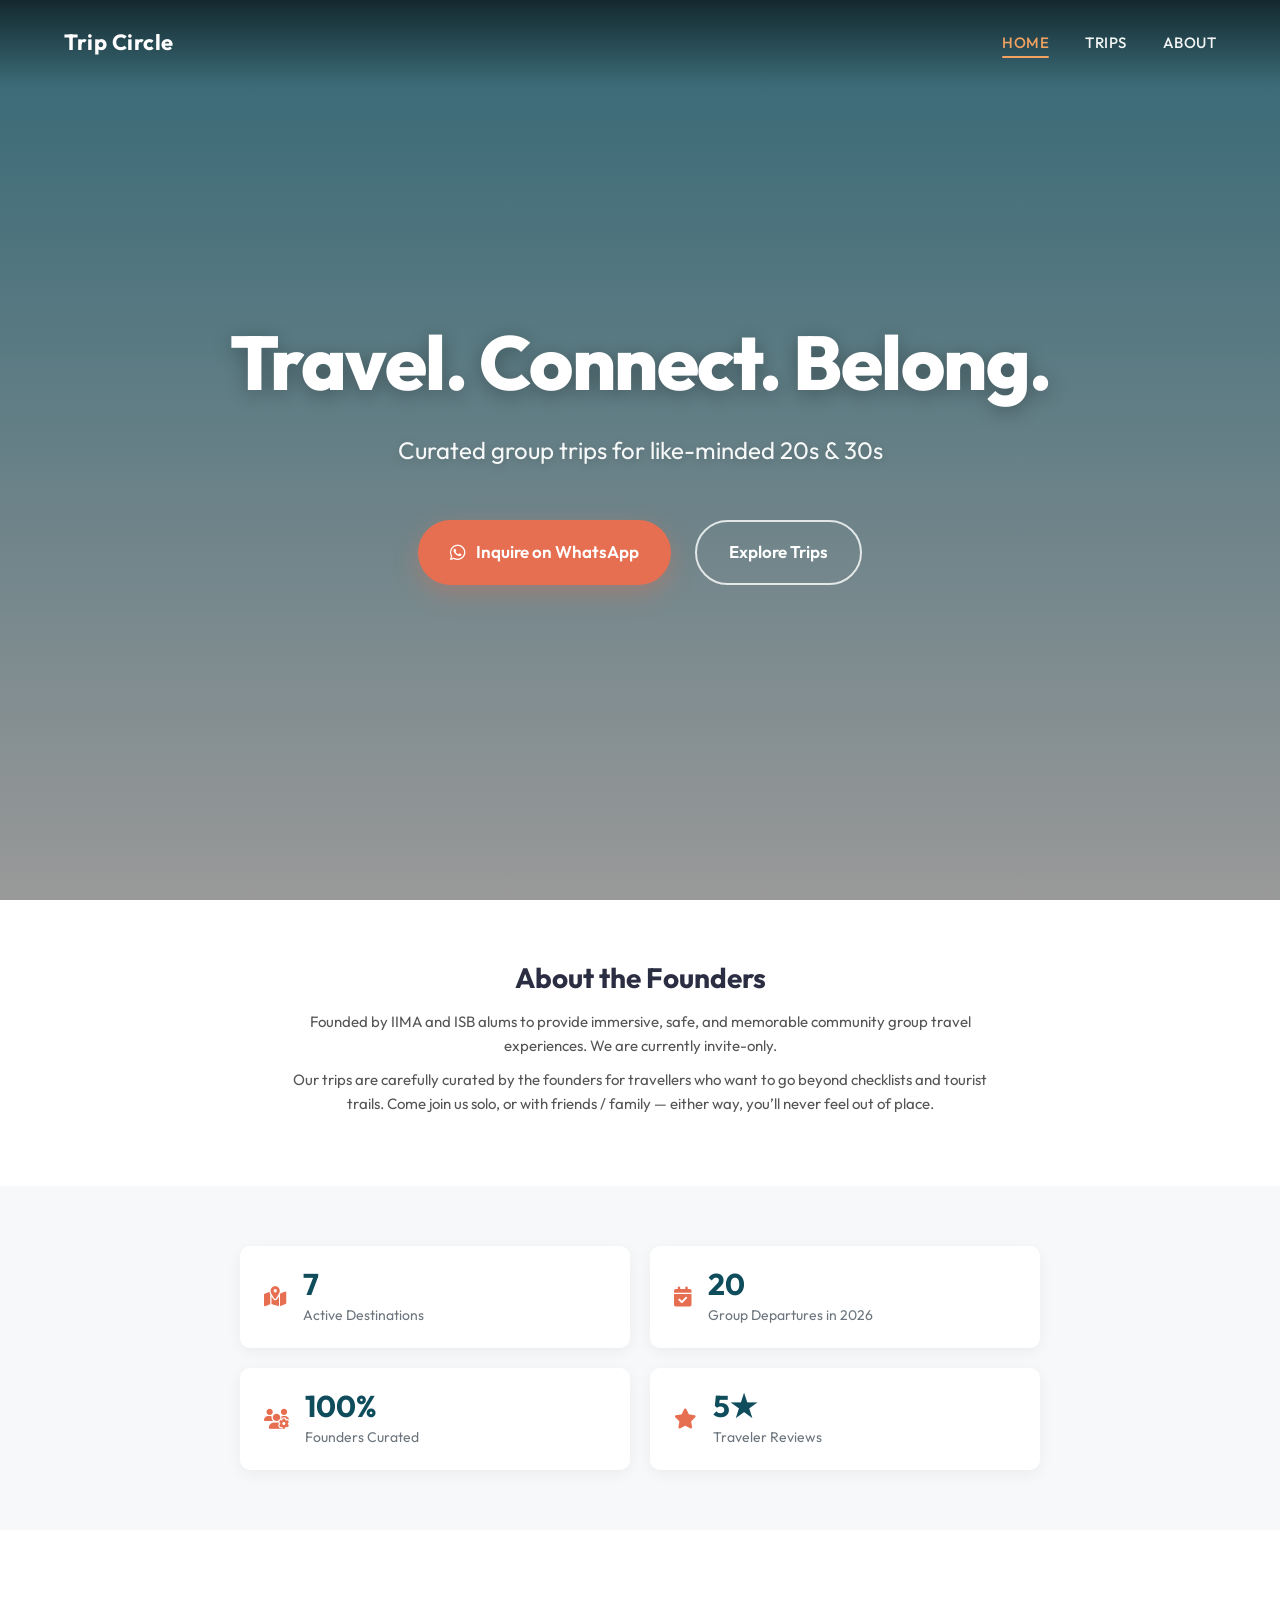
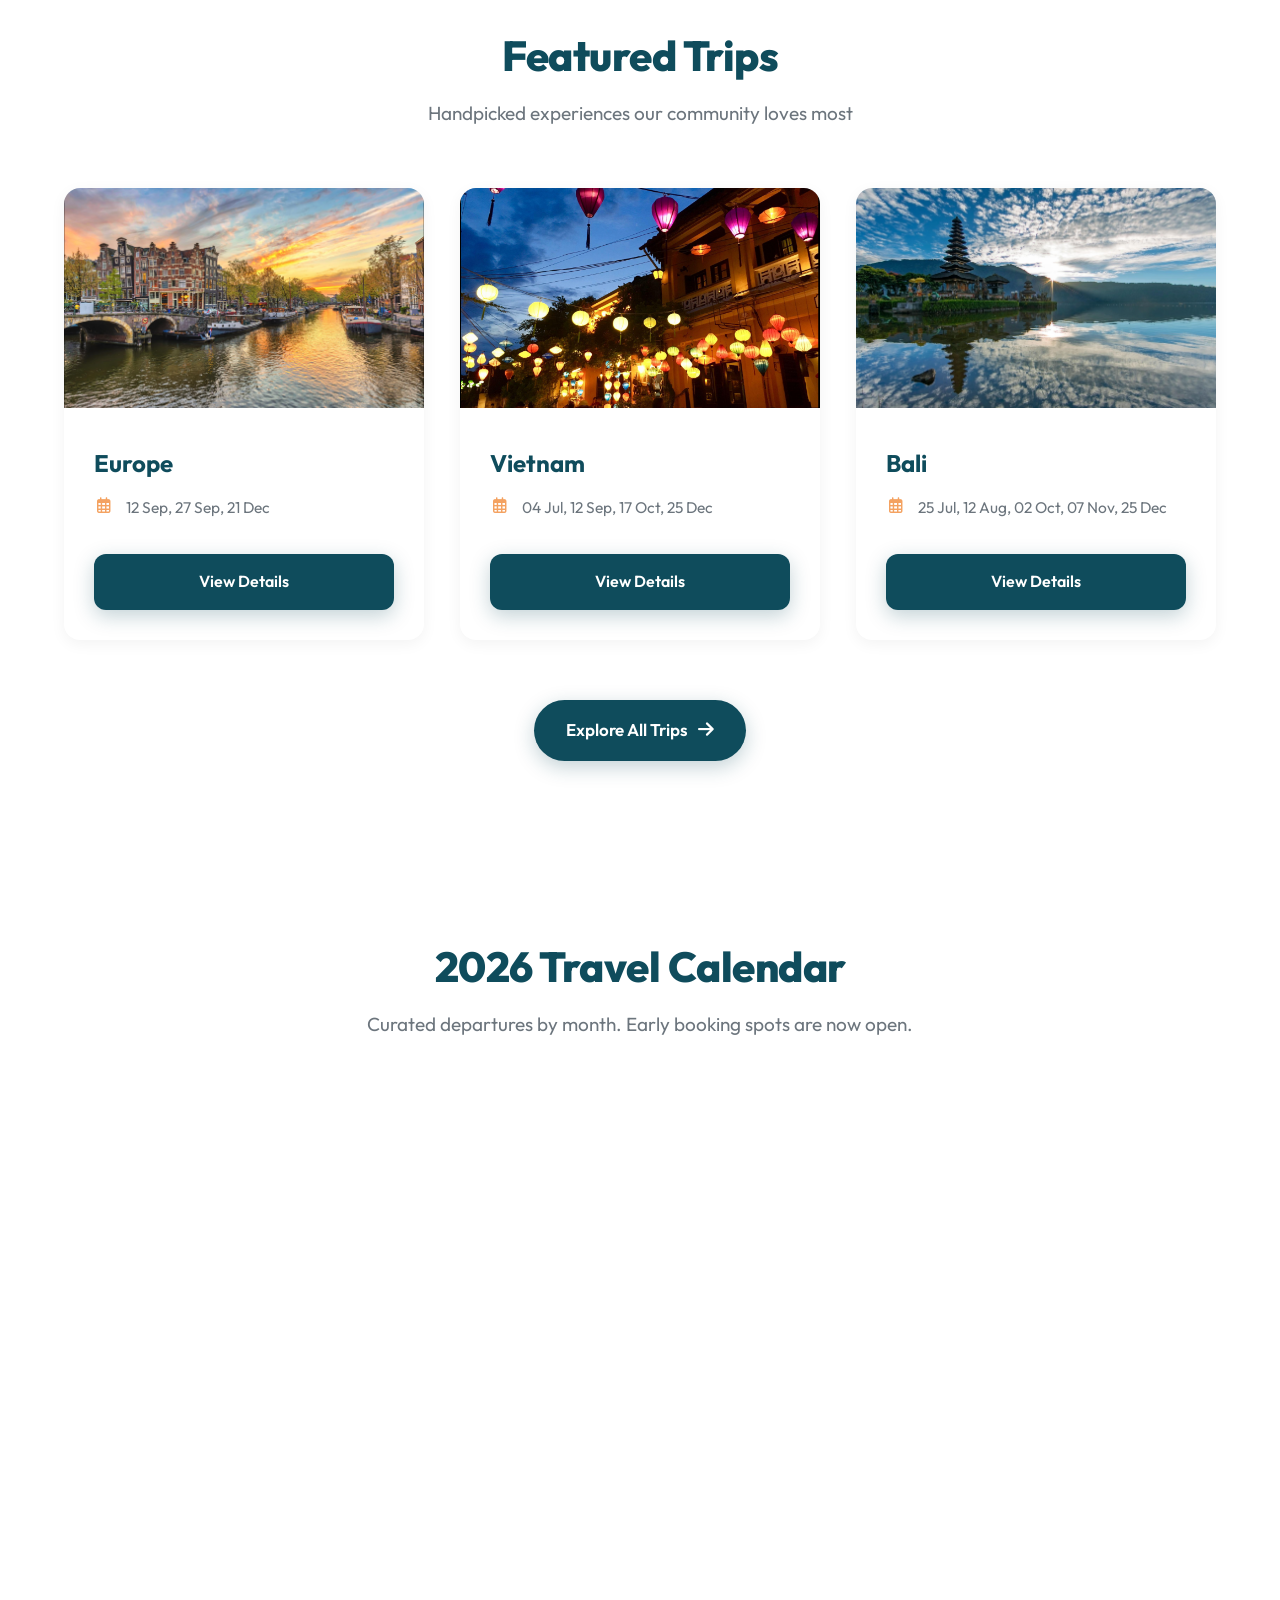
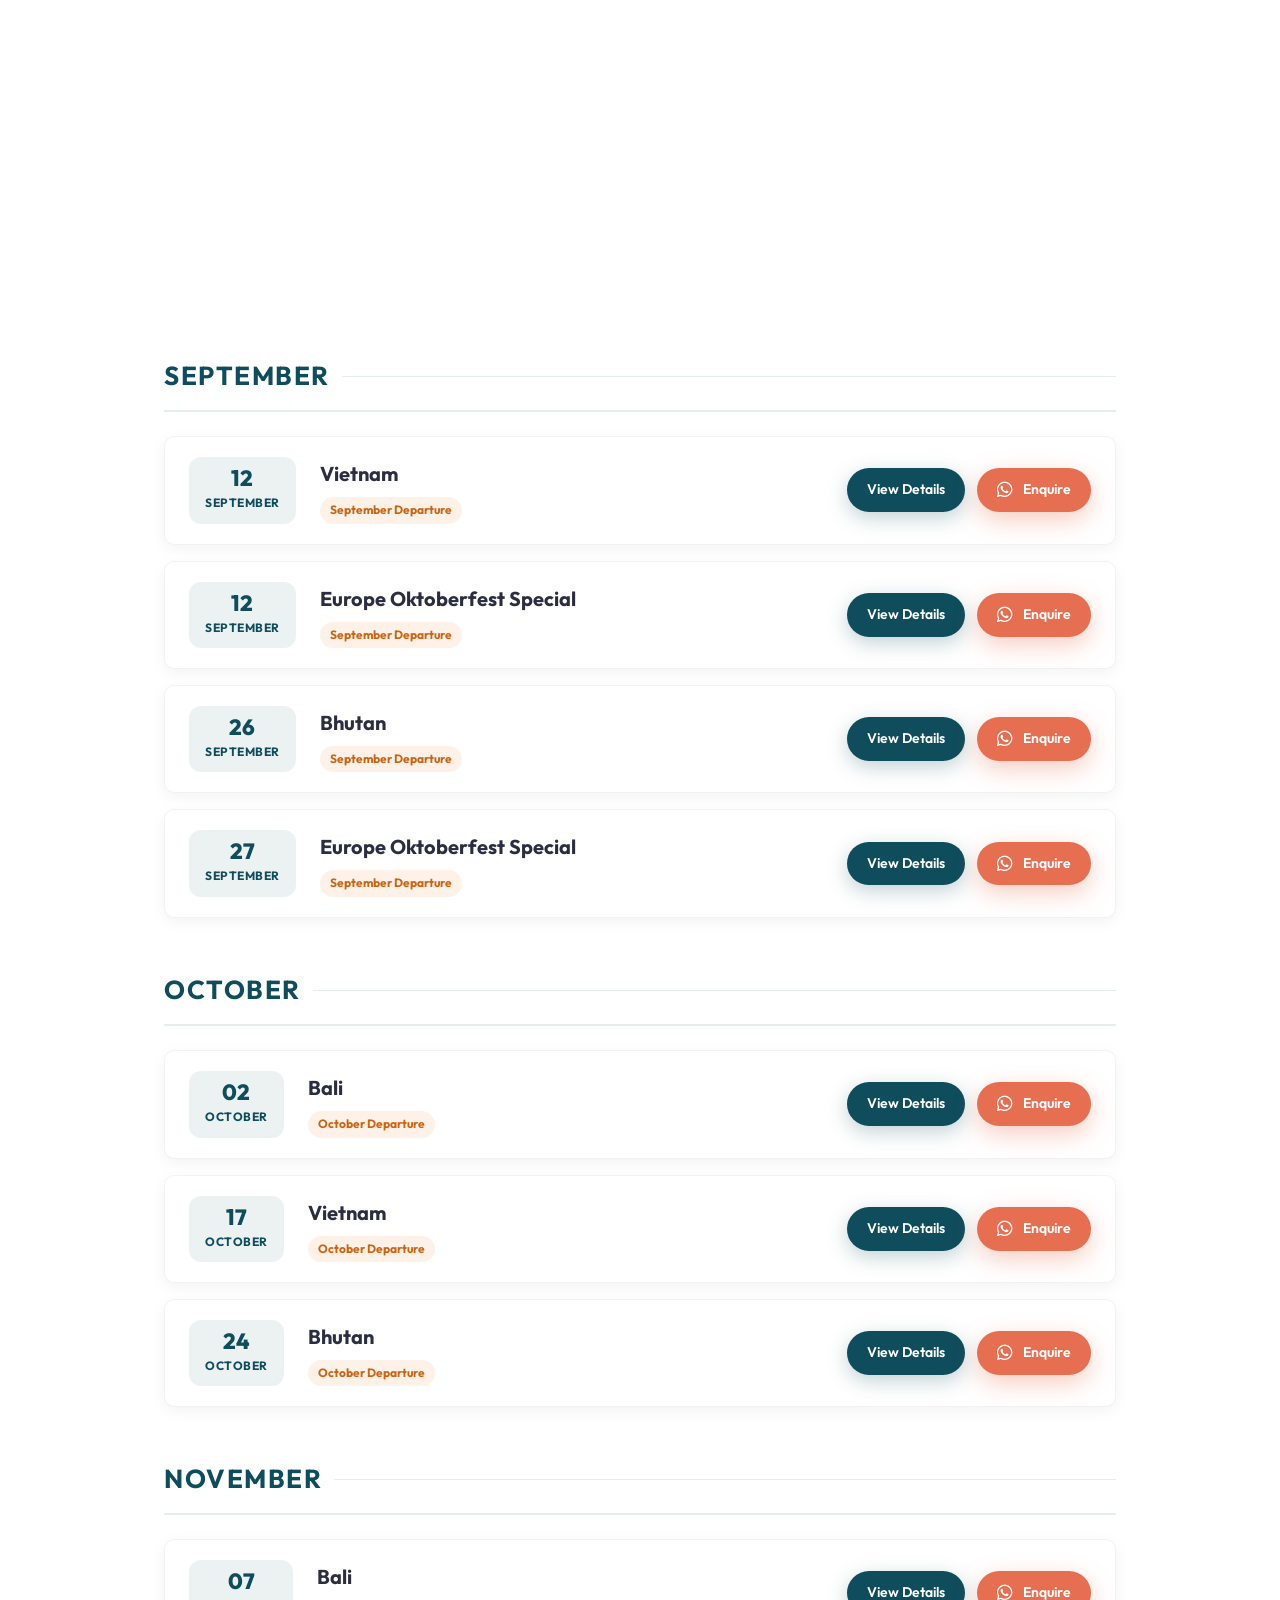
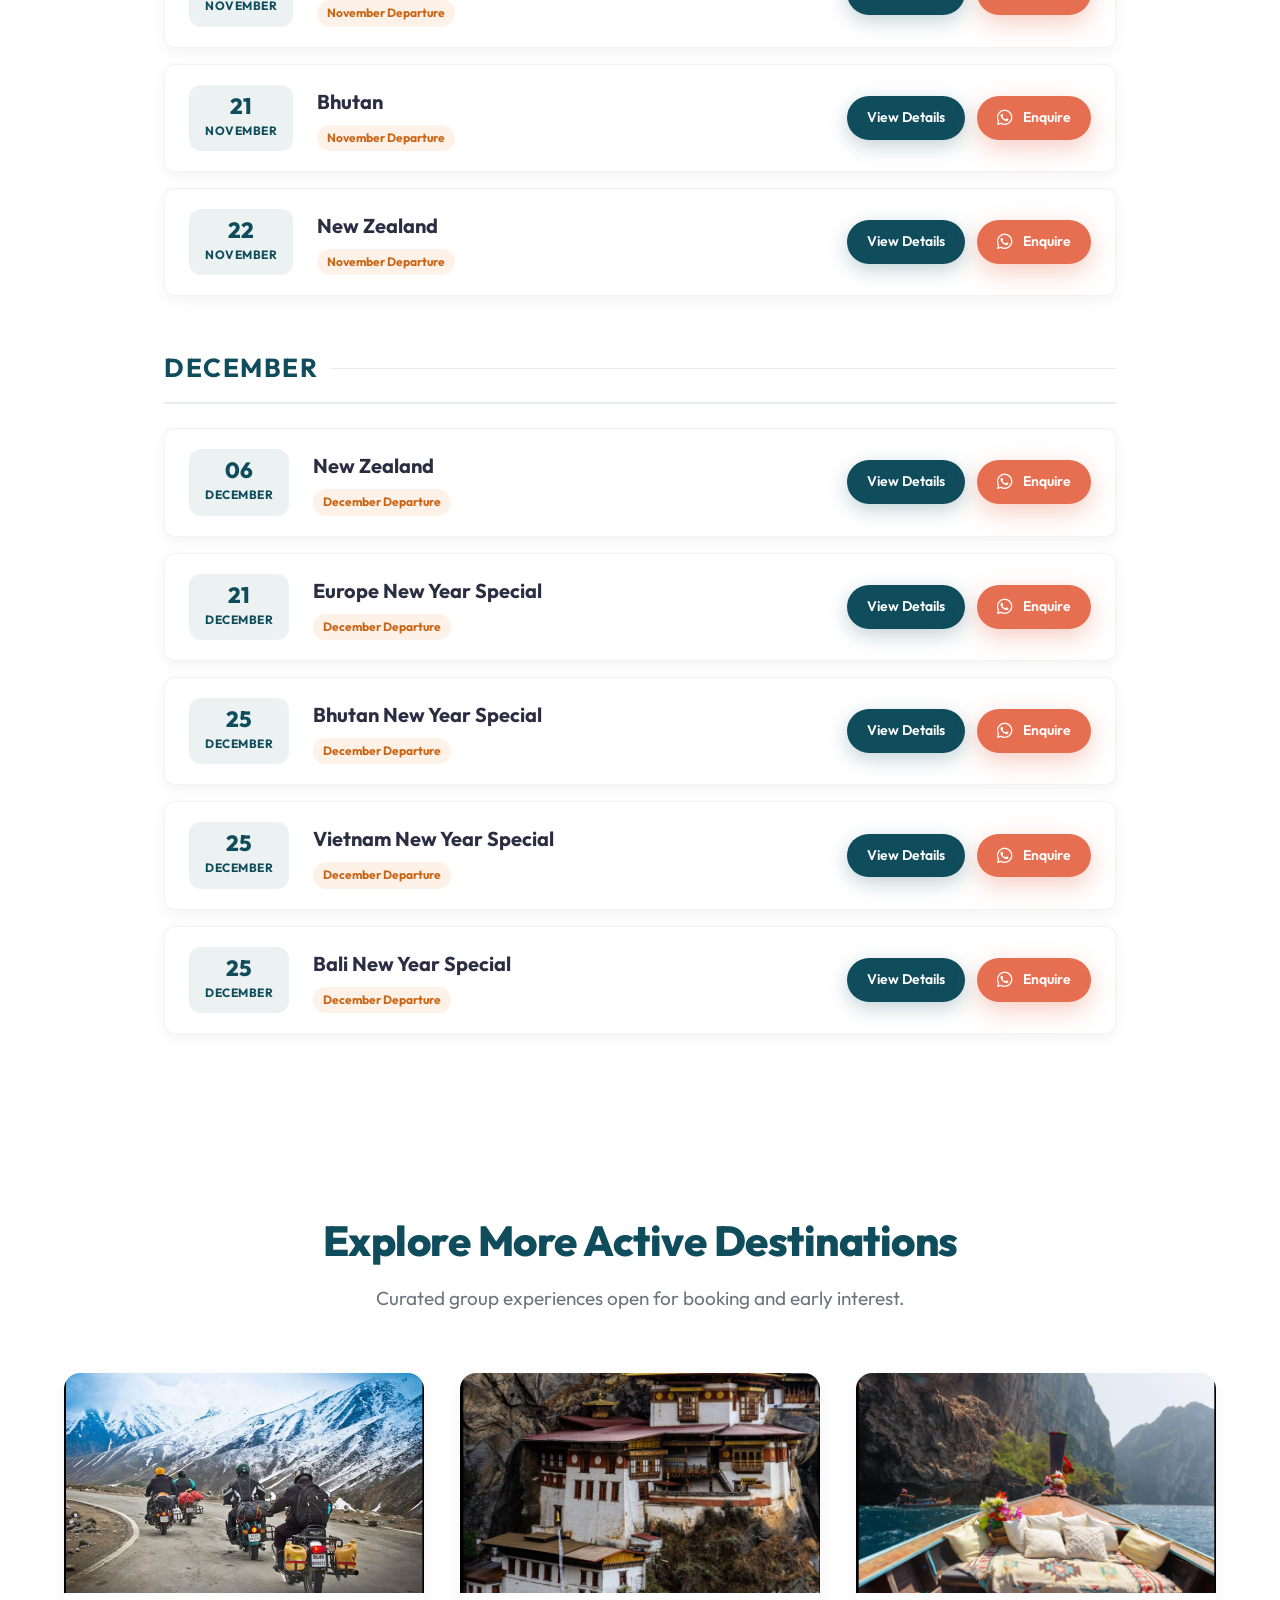
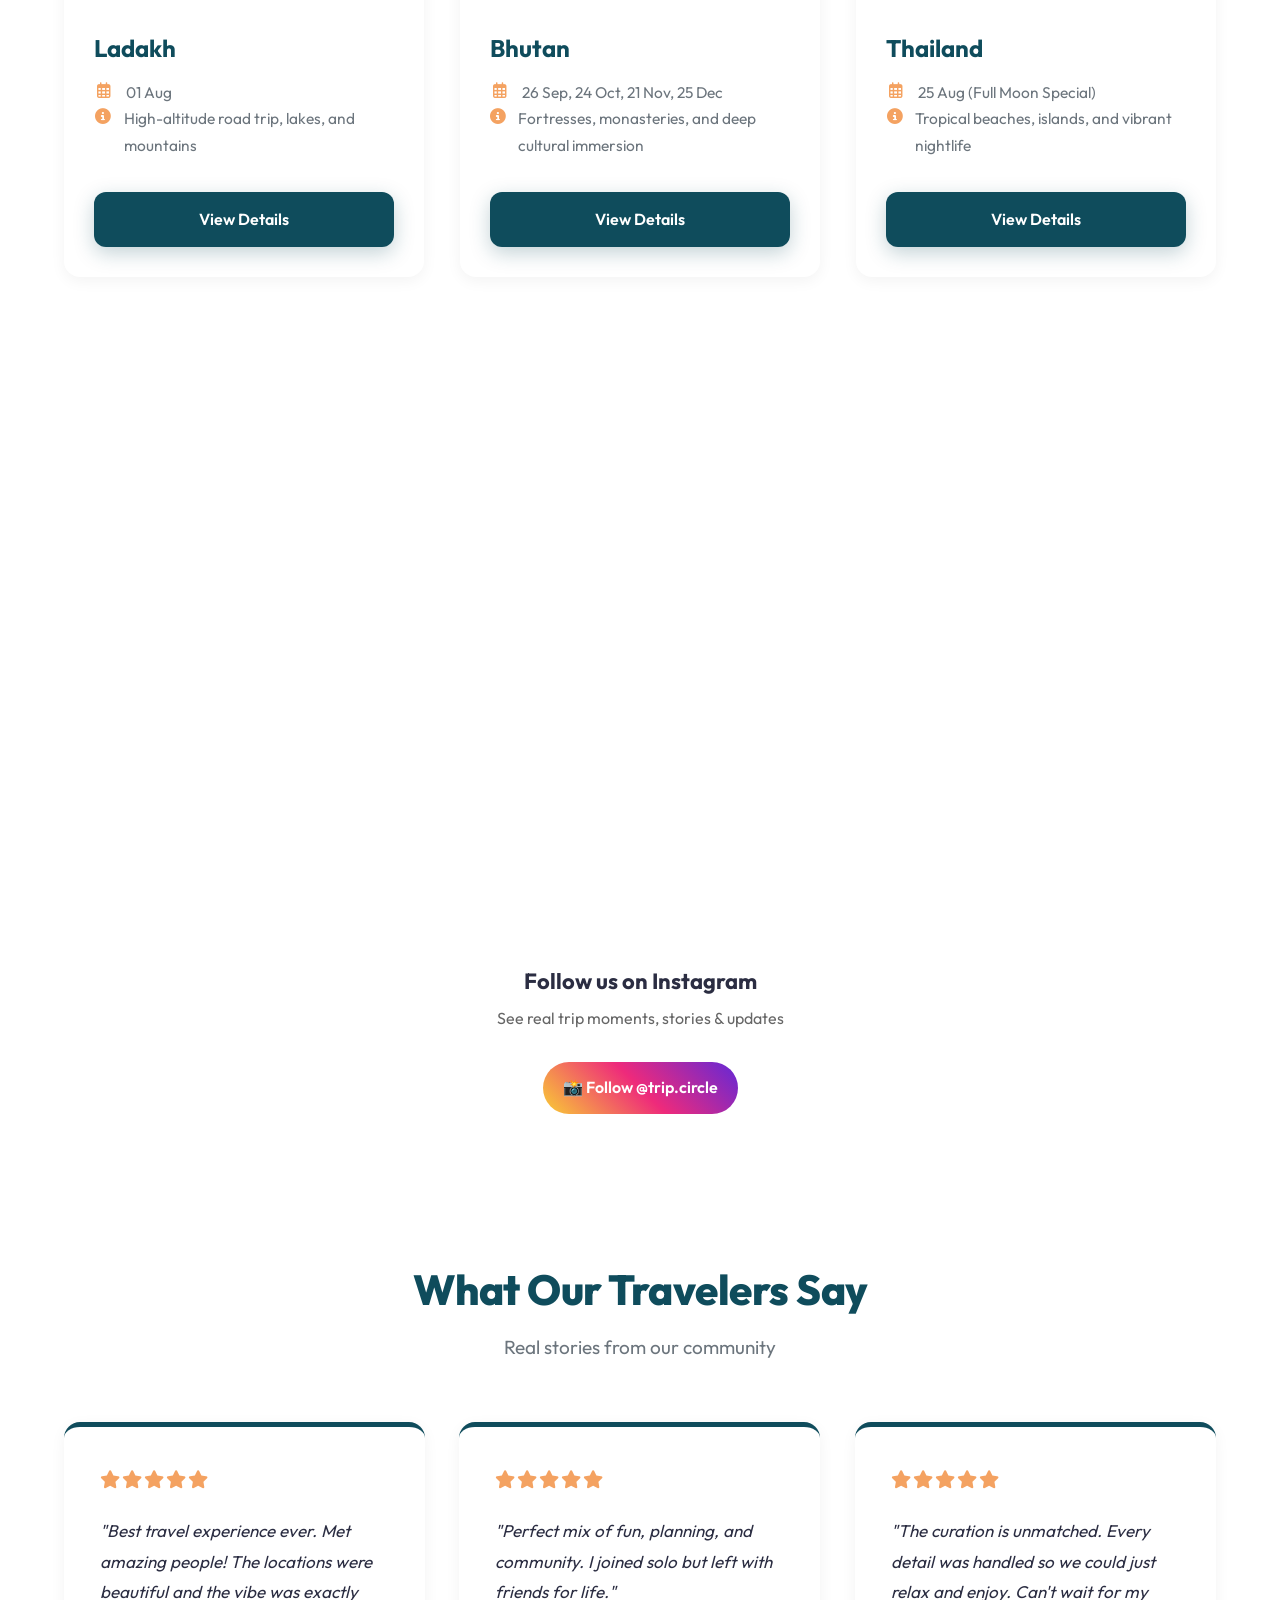
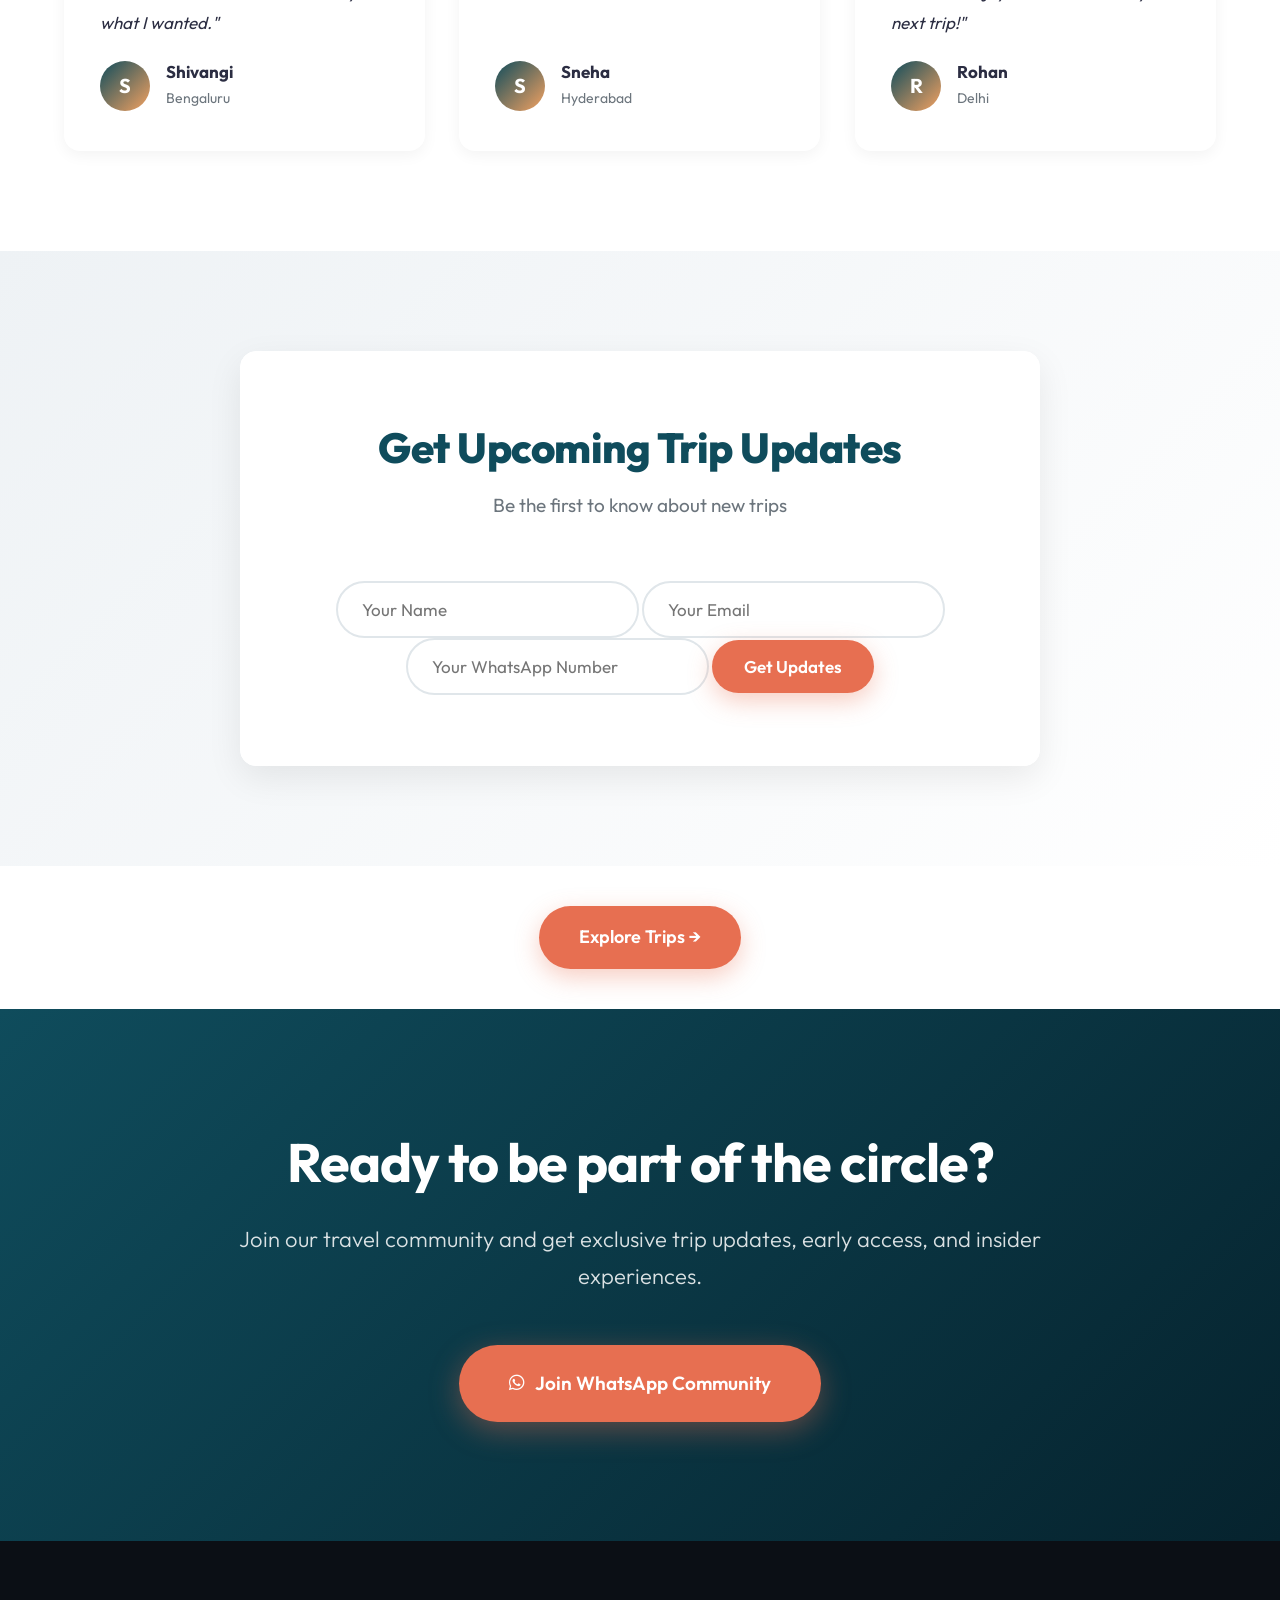
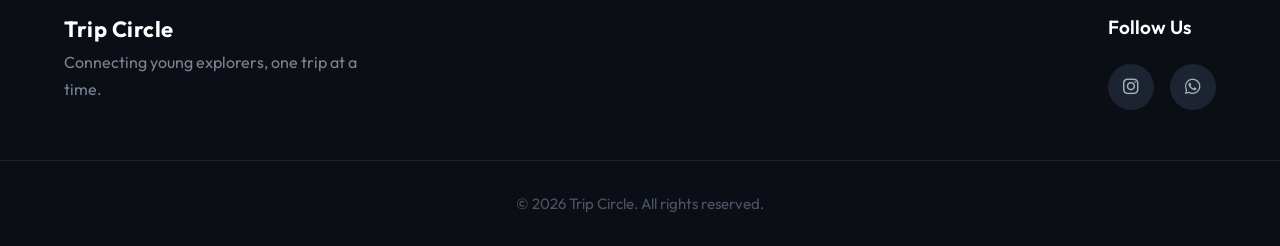
==== index.html @ 5f2d6e81 "Update Trip Circle 2026 schedule and Ladakh page" ====
<!DOCTYPE html>
<html lang="en">

<head>
    <meta charset="UTF-8">
    <meta name="viewport" content="width=device-width, initial-scale=1.0">
    <title>Trip Circle - Home</title>
    <meta name="description" content="Curated group trips for like-minded 20s & 30s. Join Trip Circle and travel with your tribe.">
    <link rel="preconnect" href="https://fonts.googleapis.com">
    <link rel="preconnect" href="https://fonts.gstatic.com" crossorigin>
    <link href="https://fonts.googleapis.com/css2?family=Outfit:wght@300;400;500;600;700;800&display=swap" rel="stylesheet">
    <link rel="stylesheet" href="https://cdnjs.cloudflare.com/ajax/libs/font-awesome/6.4.0/css/all.min.css">
    <link rel="stylesheet" href="style.css">
</head>

<body>

    <!-- NAVIGATION -->
    <nav class="navbar fade-in">
        <div class="nav-container">
            <a href="index.html" class="logo-text-only" style="text-decoration: none;">Trip Circle</a>
            <div class="menu-toggle">☰</div>
            <div class="menu-overlay"></div>
            <ul class="nav-links">
                <li><a href="index.html" class="active">Home</a></li>
                <li><a href="trips.html">Trips</a></li>
                <li><a href="about.html">About</a></li>
            </ul>
        </div>
    </nav>

    <!-- HERO SECTION -->
    <header class="hero">
        <div class="hero-overlay"></div>
        <div class="hero-content fade-up-load">
            <h1>Travel. Connect. Belong.</h1>
            <p>Curated group trips for like-minded 20s & 30s</p>
            <div class="hero-actions cta-buttons">
                <a href="https://wa.me/919480068906"
                    class="btn btn-primary pulse-anim" target="_blank" rel="noopener noreferrer">
                    <i class="fab fa-whatsapp"></i> Inquire on WhatsApp
                </a>
                <a href="trips.html" class="btn btn-outline">Explore Trips</a>
            </div>
        </div>
    </header>

    <section class="about-founders">
        <div class="container">
            <h2>About the Founders</h2>
            <p>
                Founded by IIMA and ISB alums to provide immersive, safe, and memorable community group travel experiences.
                We are currently invite-only.
            </p>
            <p>
                Our trips are carefully curated by the founders for travellers who want to go beyond checklists and tourist trails.
                Come join us solo, or with friends / family — either way, you’ll never feel out of place.
            </p>
        </div>
    </section>

    <!-- STATISTICS / HIGHLIGHTS SECTION -->
    <section class="section bg-light" style="padding: 60px 20px;">
        <div class="container text-center">
            <div class="highlights-grid fade-up">
                <div class="highlight-item">
                    <i class="fas fa-map-marked-alt"></i>
                    <div style="text-align: left;">
                        <h3 style="font-size: 30px; color: var(--primary); margin: 0; line-height: 1.2;">7</h3>
                        <p style="font-size: 14px; color: var(--text-muted); font-weight: normal; margin: 2px 0 0 0;">Active Destinations</p>
                    </div>
                </div>
                <div class="highlight-item">
                    <i class="fas fa-calendar-check"></i>
                    <div style="text-align: left;">
                        <h3 style="font-size: 30px; color: var(--primary); margin: 0; line-height: 1.2;">20</h3>
                        <p style="font-size: 14px; color: var(--text-muted); font-weight: normal; margin: 2px 0 0 0;">Group Departures in 2026</p>
                    </div>
                </div>
                <div class="highlight-item">
                    <i class="fas fa-users-cog"></i>
                    <div style="text-align: left;">
                        <h3 style="font-size: 30px; color: var(--primary); margin: 0; line-height: 1.2;">100%</h3>
                        <p style="font-size: 14px; color: var(--text-muted); font-weight: normal; margin: 2px 0 0 0;">Founders Curated</p>
                    </div>
                </div>
                <div class="highlight-item">
                    <i class="fas fa-star"></i>
                    <div style="text-align: left;">
                        <h3 style="font-size: 30px; color: var(--primary); margin: 0; line-height: 1.2;">5★</h3>
                        <p style="font-size: 14px; color: var(--text-muted); font-weight: normal; margin: 2px 0 0 0;">Traveler Reviews</p>
                    </div>
                </div>
            </div>
        </div>
    </section>

    <!-- FEATURED TRIPS SECTION (3 only on Home) -->
    <section id="trips" class="up-trips section">
        <div class="container">
            <div class="section-title fade-up">
                <h2>Featured Trips</h2>
                <p>Handpicked experiences our community loves most</p>
            </div>

            <div class="trips-grid">
                <!-- Europe - Most Popular -->
                <div class="trip-card fade-up">
                    <div class="trip-img">
                        <img src="images/europe.jpg"
                            alt="Europe" loading="lazy">
                    </div>
                    <div class="trip-content">
                        <div class="trip-header">
                            <h3>Europe</h3>
                        </div>
                        <ul class="trip-details">
                            <li><i class="far fa-calendar-alt"></i> 12 Sep, 27 Sep, 21 Dec</li>
                        </ul>
                        <a href="europe.html"
                            class="btn btn-secondary btn-block">
                            View Details
                        </a>
                    </div>
                </div>

                <!-- Vietnam - Featured -->
                <div class="trip-card fade-up" style="transition-delay: 80ms;">
                    <div class="trip-img">
                        <img src="images/vietnam.jpg"
                            alt="Vietnam" loading="lazy">
                    </div>
                    <div class="trip-content">
                        <div class="trip-header">
                            <h3>Vietnam</h3>
                        </div>
                        <ul class="trip-details">
                            <li><i class="far fa-calendar-alt"></i> 04 Jul, 12 Sep, 17 Oct, 25 Dec</li>
                        </ul>
                        <a href="vietnam.html"
                            class="btn btn-secondary btn-block">
                            View Details
                        </a>
                    </div>
                </div>

                <!-- Bali -->
                <div class="trip-card fade-up" style="transition-delay: 160ms;">
                    <div class="trip-img">
                        <img src="images/bali.jpg"
                            alt="Bali" loading="lazy">
                    </div>
                    <div class="trip-content">
                        <div class="trip-header">
                            <h3>Bali</h3>
                        </div>
                        <ul class="trip-details">
                            <li><i class="far fa-calendar-alt"></i> 25 Jul, 12 Aug, 02 Oct, 07 Nov, 25 Dec</li>
                        </ul>
                        <a href="bali.html"
                            class="btn btn-secondary btn-block">
                            View Details
                        </a>
                    </div>
                </div>
            </div>

            <!-- Explore All CTA -->
            <div class="explore-all-wrap fade-up">
                <a href="trips.html" class="btn btn-secondary">
                    Explore All Trips <i class="fas fa-arrow-right"></i>
                </a>
            </div>
        </div>
    </section>

    <!-- 2026 TRAVEL CALENDAR SECTION -->
    <section class="calendar-section section" id="calendar">
        <div class="calendar-container">
            <div class="section-title fade-up">
                <h2>2026 Travel Calendar</h2>
                <p>Curated departures by month. Early booking spots are now open.</p>
            </div>

            <!-- July -->
            <div class="calendar-month-block fade-up">
                <div class="calendar-month-name">July</div>
                <div class="calendar-grid">
                    <div class="calendar-card">
                        <div class="calendar-info-left">
                            <div class="calendar-date-area">
                                <span class="calendar-day-num">04</span>
                                <span class="calendar-day-month">July</span>
                            </div>
                            <div class="calendar-details">
                                <span class="calendar-dest-title">Vietnam</span>
                                <span class="calendar-tag">July Departure</span>
                            </div>
                        </div>
                        <div class="calendar-actions-right">
                            <a href="vietnam.html" class="btn btn-secondary calendar-btn-sm">View Details</a>
                            <a href="https://wa.me/919480068906?text=Hi%20Trip%20Circle,%20I%27m%20interested%20in%20the%20Vietnam%20trip%20departing%20on%2004%20July%202026." class="btn btn-primary calendar-btn-sm" target="_blank" rel="noopener noreferrer" data-static-wa="true"><i class="fab fa-whatsapp"></i> Enquire</a>
                        </div>
                    </div>
                    <div class="calendar-card">
                        <div class="calendar-info-left">
                            <div class="calendar-date-area">
                                <span class="calendar-day-num">25</span>
                                <span class="calendar-day-month">July</span>
                            </div>
                            <div class="calendar-details">
                                <span class="calendar-dest-title">Bali</span>
                                <span class="calendar-tag">July Departure</span>
                            </div>
                        </div>
                        <div class="calendar-actions-right">
                            <a href="bali.html" class="btn btn-secondary calendar-btn-sm">View Details</a>
                            <a href="https://wa.me/919480068906?text=Hi%20Trip%20Circle,%20I%27m%20interested%20in%20the%20Bali%20trip%20departing%20on%2025%20July%202026." class="btn btn-primary calendar-btn-sm" target="_blank" rel="noopener noreferrer" data-static-wa="true"><i class="fab fa-whatsapp"></i> Enquire</a>
                        </div>
                    </div>
                </div>
            </div>

            <!-- August -->
            <div class="calendar-month-block fade-up">
                <div class="calendar-month-name">August</div>
                <div class="calendar-grid">
                    <div class="calendar-card">
                        <div class="calendar-info-left">
                            <div class="calendar-date-area">
                                <span class="calendar-day-num">01</span>
                                <span class="calendar-day-month">August</span>
                            </div>
                            <div class="calendar-details">
                                <span class="calendar-dest-title">Ladakh</span>
                                <span class="calendar-tag">August Departure</span>
                            </div>
                        </div>
                        <div class="calendar-actions-right">
                            <a href="ladakh.html" class="btn btn-secondary calendar-btn-sm">View Details</a>
                            <a href="https://wa.me/919480068906?text=Hi%20Trip%20Circle,%20I%27m%20interested%20in%20the%20Ladakh%20trip%20departing%20on%2001%20August%202026." class="btn btn-primary calendar-btn-sm" target="_blank" rel="noopener noreferrer" data-static-wa="true"><i class="fab fa-whatsapp"></i> Enquire</a>
                        </div>
                    </div>
                    <div class="calendar-card">
                        <div class="calendar-info-left">
                            <div class="calendar-date-area">
                                <span class="calendar-day-num">12</span>
                                <span class="calendar-day-month">August</span>
                            </div>
                            <div class="calendar-details">
                                <span class="calendar-dest-title">Bali</span>
                                <span class="calendar-tag">August Departure</span>
                            </div>
                        </div>
                        <div class="calendar-actions-right">
                            <a href="bali.html" class="btn btn-secondary calendar-btn-sm">View Details</a>
                            <a href="https://wa.me/919480068906?text=Hi%20Trip%20Circle,%20I%27m%20interested%20in%20the%20Bali%20trip%20departing%20on%2012%20August%202026." class="btn btn-primary calendar-btn-sm" target="_blank" rel="noopener noreferrer" data-static-wa="true"><i class="fab fa-whatsapp"></i> Enquire</a>
                        </div>
                    </div>
                    <div class="calendar-card">
                        <div class="calendar-info-left">
                            <div class="calendar-date-area">
                                <span class="calendar-day-num">25</span>
                                <span class="calendar-day-month">August</span>
                            </div>
                            <div class="calendar-details">
                                <span class="calendar-dest-title">Thailand (Full Moon Special)</span>
                                <span class="calendar-tag">August Departure</span>
                            </div>
                        </div>
                        <div class="calendar-actions-right">
                            <a href="thailand.html" class="btn btn-secondary calendar-btn-sm">View Details</a>
                            <a href="https://wa.me/919480068906?text=Hi%20Trip%20Circle,%20I%27m%20interested%20in%20the%20Thailand%20Full%20Moon%20Special%20trip%20departing%20on%2025%20August%202026." class="btn btn-primary calendar-btn-sm" target="_blank" rel="noopener noreferrer" data-static-wa="true"><i class="fab fa-whatsapp"></i> Enquire</a>
                        </div>
                    </div>
                </div>
            </div>

            <!-- September -->
            <div class="calendar-month-block fade-up">
                <div class="calendar-month-name">September</div>
                <div class="calendar-grid">
                    <div class="calendar-card">
                        <div class="calendar-info-left">
                            <div class="calendar-date-area">
                                <span class="calendar-day-num">12</span>
                                <span class="calendar-day-month">September</span>
                            </div>
                            <div class="calendar-details">
                                <span class="calendar-dest-title">Vietnam</span>
                                <span class="calendar-tag">September Departure</span>
                            </div>
                        </div>
                        <div class="calendar-actions-right">
                            <a href="vietnam.html" class="btn btn-secondary calendar-btn-sm">View Details</a>
                            <a href="https://wa.me/919480068906?text=Hi%20Trip%20Circle,%20I%27m%20interested%20in%20the%20Vietnam%20trip%20departing%20on%2012%20September%202026." class="btn btn-primary calendar-btn-sm" target="_blank" rel="noopener noreferrer" data-static-wa="true"><i class="fab fa-whatsapp"></i> Enquire</a>
                        </div>
                    </div>
                    <div class="calendar-card">
                        <div class="calendar-info-left">
                            <div class="calendar-date-area">
                                <span class="calendar-day-num">12</span>
                                <span class="calendar-day-month">September</span>
                            </div>
                            <div class="calendar-details">
                                <span class="calendar-dest-title">Europe Oktoberfest Special</span>
                                <span class="calendar-tag">September Departure</span>
                            </div>
                        </div>
                        <div class="calendar-actions-right">
                            <a href="europe.html" class="btn btn-secondary calendar-btn-sm">View Details</a>
                            <a href="https://wa.me/919480068906?text=Hi%20Trip%20Circle,%20I%27m%20interested%20in%20the%20Europe%20Oktoberfest%20Special%20trip%20departing%20on%2012%20September%202026." class="btn btn-primary calendar-btn-sm" target="_blank" rel="noopener noreferrer" data-static-wa="true"><i class="fab fa-whatsapp"></i> Enquire</a>
                        </div>
                    </div>
                    <div class="calendar-card">
                        <div class="calendar-info-left">
                            <div class="calendar-date-area">
                                <span class="calendar-day-num">26</span>
                                <span class="calendar-day-month">September</span>
                            </div>
                            <div class="calendar-details">
                                <span class="calendar-dest-title">Bhutan</span>
                                <span class="calendar-tag">September Departure</span>
                            </div>
                        </div>
                        <div class="calendar-actions-right">
                            <a href="bhutan.html" class="btn btn-secondary calendar-btn-sm">View Details</a>
                            <a href="https://wa.me/919480068906?text=Hi%20Trip%20Circle,%20I%27m%20interested%20in%20the%20Bhutan%20trip%20departing%20on%2026%20September%202026." class="btn btn-primary calendar-btn-sm" target="_blank" rel="noopener noreferrer" data-static-wa="true"><i class="fab fa-whatsapp"></i> Enquire</a>
                        </div>
                    </div>
                    <div class="calendar-card">
                        <div class="calendar-info-left">
                            <div class="calendar-date-area">
                                <span class="calendar-day-num">27</span>
                                <span class="calendar-day-month">September</span>
                            </div>
                            <div class="calendar-details">
                                <span class="calendar-dest-title">Europe Oktoberfest Special</span>
                                <span class="calendar-tag">September Departure</span>
                            </div>
                        </div>
                        <div class="calendar-actions-right">
                            <a href="europe.html" class="btn btn-secondary calendar-btn-sm">View Details</a>
                            <a href="https://wa.me/919480068906?text=Hi%20Trip%20Circle,%20I%20am%20interested%20in%20joining%20the%20Europe%20Oktoberfest%20Special%20trip%20departing%20on%2027%20September%202026." class="btn btn-primary calendar-btn-sm" target="_blank" rel="noopener noreferrer" data-static-wa="true"><i class="fab fa-whatsapp"></i> Enquire</a>
                        </div>
                    </div>
                </div>
            </div>

            <!-- October -->
            <div class="calendar-month-block fade-up">
                <div class="calendar-month-name">October</div>
                <div class="calendar-grid">
                    <div class="calendar-card">
                        <div class="calendar-info-left">
                            <div class="calendar-date-area">
                                <span class="calendar-day-num">02</span>
                                <span class="calendar-day-month">October</span>
                            </div>
                            <div class="calendar-details">
                                <span class="calendar-dest-title">Bali</span>
                                <span class="calendar-tag">October Departure</span>
                            </div>
                        </div>
                        <div class="calendar-actions-right">
                            <a href="bali.html" class="btn btn-secondary calendar-btn-sm">View Details</a>
                            <a href="https://wa.me/919480068906?text=Hi%20Trip%20Circle,%20I%27m%20interested%20in%20the%20Bali%20trip%20departing%20on%2002%20October%202026." class="btn btn-primary calendar-btn-sm" target="_blank" rel="noopener noreferrer" data-static-wa="true"><i class="fab fa-whatsapp"></i> Enquire</a>
                        </div>
                    </div>
                    <div class="calendar-card">
                        <div class="calendar-info-left">
                            <div class="calendar-date-area">
                                <span class="calendar-day-num">17</span>
                                <span class="calendar-day-month">October</span>
                            </div>
                            <div class="calendar-details">
                                <span class="calendar-dest-title">Vietnam</span>
                                <span class="calendar-tag">October Departure</span>
                            </div>
                        </div>
                        <div class="calendar-actions-right">
                            <a href="vietnam.html" class="btn btn-secondary calendar-btn-sm">View Details</a>
                            <a href="https://wa.me/919480068906?text=Hi%20Trip%20Circle,%20I%20am%20interested%20in%20joining%20the%20Vietnam%20trip%20departing%20on%2017%20October%202026." class="btn btn-primary calendar-btn-sm" target="_blank" rel="noopener noreferrer" data-static-wa="true"><i class="fab fa-whatsapp"></i> Enquire</a>
                        </div>
                    </div>
                    <div class="calendar-card">
                        <div class="calendar-info-left">
                            <div class="calendar-date-area">
                                <span class="calendar-day-num">24</span>
                                <span class="calendar-day-month">October</span>
                            </div>
                            <div class="calendar-details">
                                <span class="calendar-dest-title">Bhutan</span>
                                <span class="calendar-tag">October Departure</span>
                            </div>
                        </div>
                        <div class="calendar-actions-right">
                            <a href="bhutan.html" class="btn btn-secondary calendar-btn-sm">View Details</a>
                            <a href="https://wa.me/919480068906?text=Hi%20Trip%20Circle,%20I%27m%20interested%20in%20the%20Bhutan%20trip%20departing%20on%2024%20October%202026." class="btn btn-primary calendar-btn-sm" target="_blank" rel="noopener noreferrer" data-static-wa="true"><i class="fab fa-whatsapp"></i> Enquire</a>
                        </div>
                    </div>
                </div>
            </div>

            <!-- November -->
            <div class="calendar-month-block fade-up">
                <div class="calendar-month-name">November</div>
                <div class="calendar-grid">
                    <div class="calendar-card">
                        <div class="calendar-info-left">
                            <div class="calendar-date-area">
                                <span class="calendar-day-num">07</span>
                                <span class="calendar-day-month">November</span>
                            </div>
                            <div class="calendar-details">
                                <span class="calendar-dest-title">Bali</span>
                                <span class="calendar-tag">November Departure</span>
                            </div>
                        </div>
                        <div class="calendar-actions-right">
                            <a href="bali.html" class="btn btn-secondary calendar-btn-sm">View Details</a>
                            <a href="https://wa.me/919480068906?text=Hi%20Trip%20Circle,%20I%27m%20interested%20in%20the%20Bali%20trip%20departing%20on%2007%20November%202026." class="btn btn-primary calendar-btn-sm" target="_blank" rel="noopener noreferrer" data-static-wa="true"><i class="fab fa-whatsapp"></i> Enquire</a>
                        </div>
                    </div>
                    <div class="calendar-card">
                        <div class="calendar-info-left">
                            <div class="calendar-date-area">
                                <span class="calendar-day-num">21</span>
                                <span class="calendar-day-month">November</span>
                            </div>
                            <div class="calendar-details">
                                <span class="calendar-dest-title">Bhutan</span>
                                <span class="calendar-tag">November Departure</span>
                            </div>
                        </div>
                        <div class="calendar-actions-right">
                            <a href="bhutan.html" class="btn btn-secondary calendar-btn-sm">View Details</a>
                            <a href="https://wa.me/919480068906?text=Hi%20Trip%20Circle,%20I%27m%20interested%20in%20the%20Bhutan%20trip%20departing%20on%2021%20November%202026." class="btn btn-primary calendar-btn-sm" target="_blank" rel="noopener noreferrer" data-static-wa="true"><i class="fab fa-whatsapp"></i> Enquire</a>
                        </div>
                    </div>
                    <div class="calendar-card">
                        <div class="calendar-info-left">
                            <div class="calendar-date-area">
                                <span class="calendar-day-num">22</span>
                                <span class="calendar-day-month">November</span>
                            </div>
                            <div class="calendar-details">
                                <span class="calendar-dest-title">New Zealand</span>
                                <span class="calendar-tag">November Departure</span>
                            </div>
                        </div>
                        <div class="calendar-actions-right">
                            <a href="https://wa.me/919480068906?text=Hi%20Trip%20Circle,%20I%27d%20like%20details%20for%20the%20New%20Zealand%20trip%20departing%20on%2022%20November%202026." class="btn btn-secondary calendar-btn-sm" target="_blank" rel="noopener noreferrer" data-static-wa="true">View Details</a>
                            <a href="https://wa.me/919480068906?text=Hi%20Trip%20Circle,%20I%27m%20interested%20in%20the%20New%20Zealand%20trip%20departing%20on%2022%20November%202026." class="btn btn-primary calendar-btn-sm" target="_blank" rel="noopener noreferrer" data-static-wa="true"><i class="fab fa-whatsapp"></i> Enquire</a>
                        </div>
                    </div>
                </div>
            </div>

            <!-- December -->
            <div class="calendar-month-block fade-up">
                <div class="calendar-month-name">December</div>
                <div class="calendar-grid">
                    <div class="calendar-card">
                        <div class="calendar-info-left">
                            <div class="calendar-date-area">
                                <span class="calendar-day-num">06</span>
                                <span class="calendar-day-month">December</span>
                            </div>
                            <div class="calendar-details">
                                <span class="calendar-dest-title">New Zealand</span>
                                <span class="calendar-tag">December Departure</span>
                            </div>
                        </div>
                        <div class="calendar-actions-right">
                            <a href="https://wa.me/919480068906?text=Hi%20Trip%20Circle,%20I%27d%20like%20details%20for%20the%20New%20Zealand%20trip%20departing%20on%2006%20December%202026." class="btn btn-secondary calendar-btn-sm" target="_blank" rel="noopener noreferrer" data-static-wa="true">View Details</a>
                            <a href="https://wa.me/919480068906?text=Hi%20Trip%20Circle,%20I%27m%20interested%20in%20the%20New%20Zealand%20trip%20departing%20on%2006%20December%202026." class="btn btn-primary calendar-btn-sm" target="_blank" rel="noopener noreferrer" data-static-wa="true"><i class="fab fa-whatsapp"></i> Enquire</a>
                        </div>
                    </div>
                    <div class="calendar-card">
                        <div class="calendar-info-left">
                            <div class="calendar-date-area">
                                <span class="calendar-day-num">21</span>
                                <span class="calendar-day-month">December</span>
                            </div>
                            <div class="calendar-details">
                                <span class="calendar-dest-title">Europe New Year Special</span>
                                <span class="calendar-tag">December Departure</span>
                            </div>
                        </div>
                        <div class="calendar-actions-right">
                            <a href="europe.html" class="btn btn-secondary calendar-btn-sm">View Details</a>
                            <a href="https://wa.me/919480068906?text=Hi%20Trip%20Circle,%20I%27m%20interested%20in%20the%20Europe%20New%20Year%20Special%20trip%20departing%20on%2021%20December%202026." class="btn btn-primary calendar-btn-sm" target="_blank" rel="noopener noreferrer" data-static-wa="true"><i class="fab fa-whatsapp"></i> Enquire</a>
                        </div>
                    </div>
                    <div class="calendar-card">
                        <div class="calendar-info-left">
                            <div class="calendar-date-area">
                                <span class="calendar-day-num">25</span>
                                <span class="calendar-day-month">December</span>
                            </div>
                            <div class="calendar-details">
                                <span class="calendar-dest-title">Bhutan New Year Special</span>
                                <span class="calendar-tag">December Departure</span>
                            </div>
                        </div>
                        <div class="calendar-actions-right">
                            <a href="bhutan.html" class="btn btn-secondary calendar-btn-sm">View Details</a>
                            <a href="https://wa.me/919480068906?text=Hi%20Trip%20Circle,%20I%27m%20interested%20in%20the%20Bhutan%20New%20Year%20Special%20trip%20departing%20on%2025%20December%202026." class="btn btn-primary calendar-btn-sm" target="_blank" rel="noopener noreferrer" data-static-wa="true"><i class="fab fa-whatsapp"></i> Enquire</a>
                        </div>
                    </div>
                    <div class="calendar-card">
                        <div class="calendar-info-left">
                            <div class="calendar-date-area">
                                <span class="calendar-day-num">25</span>
                                <span class="calendar-day-month">December</span>
                            </div>
                            <div class="calendar-details">
                                <span class="calendar-dest-title">Vietnam New Year Special</span>
                                <span class="calendar-tag">December Departure</span>
                            </div>
                        </div>
                        <div class="calendar-actions-right">
                            <a href="vietnam.html" class="btn btn-secondary calendar-btn-sm">View Details</a>
                            <a href="https://wa.me/919480068906?text=Hi%20Trip%20Circle,%20I%27m%20interested%20in%20the%20Vietnam%20New%20Year%20Special%20trip%20departing%20on%2025%20December%202026." class="btn btn-primary calendar-btn-sm" target="_blank" rel="noopener noreferrer" data-static-wa="true"><i class="fab fa-whatsapp"></i> Enquire</a>
                        </div>
                    </div>
                    <div class="calendar-card">
                        <div class="calendar-info-left">
                            <div class="calendar-date-area">
                                <span class="calendar-day-num">25</span>
                                <span class="calendar-day-month">December</span>
                            </div>
                            <div class="calendar-details">
                                <span class="calendar-dest-title">Bali New Year Special</span>
                                <span class="calendar-tag">December Departure</span>
                            </div>
                        </div>
                        <div class="calendar-actions-right">
                            <a href="bali.html" class="btn btn-secondary calendar-btn-sm">View Details</a>
                            <a href="https://wa.me/919480068906?text=Hi%20Trip%20Circle,%20I%27m%20interested%20in%20the%20Bali%20New%20Year%20Special%20trip%20departing%20on%2025%20December%202026." class="btn btn-primary calendar-btn-sm" target="_blank" rel="noopener noreferrer" data-static-wa="true"><i class="fab fa-whatsapp"></i> Enquire</a>
                        </div>
                    </div>
                </div>
            </div>
        </div>
    </section>

    <!-- Explore All Active Destinations -->

    <!-- OTHER ACTIVE DESTINATIONS -->
    <section class="section">
        <div class="container">
            <div class="section-title fade-up">
                <h2>Explore More Active Destinations</h2>
                <p>Curated group experiences open for booking and early interest.</p>
            </div>

            <div class="trips-grid">
                <!-- Ladakh -->
                <div class="trip-card fade-up">
                    <div class="trip-img">
                        <img src="images/ladakh.jpg" alt="Ladakh" loading="lazy">
                    </div>
                    <div class="trip-content">
                        <div class="trip-header">
                            <h3>Ladakh</h3>
                        </div>
                        <ul class="trip-details">
                            <li><i class="far fa-calendar-alt"></i> 01 Aug</li>
                            <li><i class="fas fa-info-circle"></i> High-altitude road trip, lakes, and mountains</li>
                        </ul>
                        <a href="ladakh.html" class="btn btn-secondary btn-block">View Details</a>
                    </div>
                </div>

                <!-- Bhutan -->
                <div class="trip-card fade-up" style="transition-delay: 50ms;">
                    <div class="trip-img">
                        <img src="images/bhutan.jpg" alt="Bhutan" loading="lazy">
                    </div>
                    <div class="trip-content">
                        <div class="trip-header">
                            <h3>Bhutan</h3>
                        </div>
                        <ul class="trip-details">
                            <li><i class="far fa-calendar-alt"></i> 26 Sep, 24 Oct, 21 Nov, 25 Dec</li>
                            <li><i class="fas fa-info-circle"></i> Fortresses, monasteries, and deep cultural immersion</li>
                        </ul>
                        <a href="bhutan.html" class="btn btn-secondary btn-block">View Details</a>
                    </div>
                </div>

                <!-- Thailand -->
                <div class="trip-card fade-up" style="transition-delay: 100ms;">
                    <div class="trip-img">
                        <img src="images/thailand.jpg" alt="Thailand" loading="lazy">
                    </div>
                    <div class="trip-content">
                        <div class="trip-header">
                            <h3>Thailand</h3>
                        </div>
                        <ul class="trip-details">
                            <li><i class="far fa-calendar-alt"></i> 25 Aug (Full Moon Special)</li>
                            <li><i class="fas fa-info-circle"></i> Tropical beaches, islands, and vibrant nightlife</li>
                        </ul>
                        <a href="thailand.html" class="btn btn-secondary btn-block">View Details</a>
                    </div>
                </div>

                <!-- New Zealand -->
                <div class="trip-card fade-up" style="transition-delay: 150ms;">
                    <div class="trip-img">
                        <img src="images/new-zealand.jpg" alt="New Zealand" loading="lazy">
                    </div>
                    <div class="trip-content">
                        <div class="trip-header">
                            <h3>New Zealand</h3>
                        </div>
                        <ul class="trip-details">
                            <li><i class="far fa-calendar-alt"></i> 22 Nov, 06 Dec</li>
                            <li><i class="fas fa-info-circle"></i> Scenic road trips, adventure sports, and alpine lakes</li>
                        </ul>
                        <a href="https://wa.me/919480068906?text=Hi%20Trip%20Circle,%20I'm%20interested%20in%20the%20New%20Zealand%20trip.%20Please%20share%20details." class="btn btn-secondary btn-block" target="_blank" rel="noopener noreferrer" data-static-wa="true">Get Itinerary</a>
                    </div>
                </div>
            </div>
        </div>
    </section>

    <section class="insta-follow">
        <h3>Follow us on Instagram</h3>
        <p>See real trip moments, stories & updates</p>
        <a href="https://www.instagram.com/trip.circle?igsh=MXNuM3I5YWVoNGF1Mg==" target="_blank" class="insta-btn">
            📸 Follow @trip.circle
        </a>
    </section>

    <!-- REVIEWS SECTION -->
    <section id="reviews" class="reviews section">
        <div class="container">
            <div class="section-title fade-up">
                <h2>What Our Travelers Say</h2>
                <p>Real stories from our community</p>
            </div>
            <div class="reviews-grid">
                <div class="review-card fade-up" style="transition-delay: 50ms;">
                    <div class="stars">
                        <i class="fas fa-star"></i><i class="fas fa-star"></i><i class="fas fa-star"></i><i class="fas fa-star"></i><i class="fas fa-star"></i>
                    </div>
                    <p class="review-text">"Best travel experience ever. Met amazing people! The locations were beautiful and the vibe was exactly what I wanted."</p>
                    <div class="reviewer">
                        <div class="reviewer-initial">S</div>
                        <div class="reviewer-info">
                            <h4>Shivangi</h4><span>Bengaluru</span>
                        </div>
                    </div>
                </div>
                <div class="review-card fade-up" style="transition-delay: 150ms;">
                    <div class="stars">
                        <i class="fas fa-star"></i><i class="fas fa-star"></i><i class="fas fa-star"></i><i class="fas fa-star"></i><i class="fas fa-star"></i>
                    </div>
                    <p class="review-text">"Perfect mix of fun, planning, and community. I joined solo but left with friends for life."</p>
                    <div class="reviewer">
                        <div class="reviewer-initial">S</div>
                        <div class="reviewer-info">
                            <h4>Sneha</h4><span>Hyderabad</span>
                        </div>
                    </div>
                </div>
                <div class="review-card fade-up" style="transition-delay: 250ms;">
                    <div class="stars">
                        <i class="fas fa-star"></i><i class="fas fa-star"></i><i class="fas fa-star"></i><i class="fas fa-star"></i><i class="fas fa-star"></i>
                    </div>
                    <p class="review-text">"The curation is unmatched. Every detail was handled so we could just relax and enjoy. Can't wait for my next trip!"</p>
                    <div class="reviewer">
                        <div class="reviewer-initial">R</div>
                        <div class="reviewer-info">
                            <h4>Rohan</h4><span>Delhi</span>
                        </div>
                    </div>
                </div>
            </div>
        </div>
    </section>

    <!-- EMAIL SUBSCRIPTION SECTION -->
    <section class="newsletter section fade-up">
        <div class="container">
            <div class="newsletter-card">
                <div class="section-title">
                    <h2>Get Upcoming Trip Updates</h2>
                    <p>Be the first to know about new trips</p>
                </div>
                                <form name="trip-updates" method="POST" data-netlify="true" netlify-honeypot="bot-field" action="thank-you.html">

  <input type="hidden" name="form-name" value="trip-updates" />

    <p style="display:none">
        <label>Don’t fill this out: <input name="bot-field" /></label>
    </p>

  <input type="text" name="name" placeholder="Your Name" required class="form-input">

  <input type="email" name="email" placeholder="Your Email" required class="form-input">

    <input type="tel" name="whatsapp" placeholder="Your WhatsApp Number" required class="form-input">

  <button type="submit" class="btn btn-primary">Get Updates</button>

</form>
                <div id="success-msg" class="success-msg">You're now part of Trip Circle 🎉</div>
            </div>
        </div>
    </section>

    <!-- EXPLORE TRIPS BUTTON SECTION -->
    <section class="section" style="text-align: center; padding: 40px 0;">
        <div class="container fade-up">
            <a href="trips.html" class="btn btn-primary" style="font-size: 18px; padding: 16px 40px; border-radius: 50px;">Explore Trips &rarr;</a>
        </div>
    </section>

    <!-- FINAL CTA SECTION -->
    <section class="final-cta">
        <div class="cta-content fade-up">
            <h2>Ready to be part of the circle?</h2>
            <p>Join our travel community and get exclusive trip updates, early access, and insider experiences.</p>
            <a href="https://whatsapp.com/channel/0029VbBq3bUJkK7CwxouRG3i"
               class="btn btn-cta pulse-anim" target="_blank" rel="noopener noreferrer">
                <i class="fab fa-whatsapp"></i> Join WhatsApp Community
            </a>
        </div>
    </section>

    <!-- FOOTER -->
    <footer class="footer">
        <div class="container footer-content">
            <div class="brand">
                <div class="logo-text-only">Trip Circle</div>
                <p>Connecting young explorers, one trip at a time.</p>
            </div>
            <div class="links">
                <p>Follow Us</p>
                <div class="socials">
                    <a href="https://www.instagram.com/trip.circle?igsh=MXNuM3I5YWVoNGF1Mg==" target="_blank" rel="noopener noreferrer"><i class="fab fa-instagram"></i></a>
                    <a href="https://whatsapp.com/channel/0029VbBq3bUJkK7CwxouRG3i" target="_blank" rel="noopener noreferrer"><i class="fab fa-whatsapp"></i></a>
                </div>
            </div>
        </div>
        <div class="copyright">&copy; 2026 Trip Circle. All rights reserved.</div>
    </footer>

    <script>
        function applyDynamicWhatsAppLinks() {
            const baseWhatsAppUrl = "https://wa.me/919480068906";
            const defaultTripName = (document.querySelector(".page-hero h1, .hero h1, h1")?.textContent || document.title || "Trip")
                .replace(/\s*-\s*Trip Circle\s*$/i, "")
                .trim();

            document.querySelectorAll("a[href*=\"wa.me/919480068906\"]:not([data-static-wa='true'])").forEach(link => {
                let tripName = defaultTripName;
                const tripCard = link.closest(".trip-card, .trip-item, .destination-card, .card");
                const heading = tripCard ? tripCard.querySelector("h2, h3, h4") : null;
                if (heading && heading.textContent.trim()) {
                    tripName = heading.textContent.trim();
                }

                const message = "Hi Trip Circle, I'm interested in " + tripName + ". Please share details.";
                link.href = baseWhatsAppUrl + "?text=" + encodeURIComponent(message);
            });
        }

        document.addEventListener('DOMContentLoaded', () => {
            applyDynamicWhatsAppLinks();
            const observer = new IntersectionObserver((entries, obs) => {
                entries.forEach(entry => {
                    if (entry.isIntersecting) {
                        entry.target.classList.add('visible');
                        obs.unobserve(entry.target);
                    }
                });
            }, { threshold: 0.12 });
            document.querySelectorAll('.fade-up').forEach(el => observer.observe(el));

            const form = document.getElementById('subscribe-form');
            const successMsg = document.getElementById('success-msg');
            if (form) {
                form.addEventListener('submit', (e) => {
                    e.preventDefault();
                    const btn = form.querySelector('button');
                    btn.innerHTML = '<i class="fas fa-spinner fa-spin"></i>';
                    setTimeout(() => {
                        form.style.display = 'none';
                        successMsg.style.display = 'block';
                    }, 800);
                });
            }
        });

        const menu = document.querySelector(".nav-links");
        const overlay = document.querySelector(".menu-overlay");
        const menuToggle = document.querySelector(".menu-toggle");

        if (menuToggle && menu && overlay) {
            menuToggle.onclick = () => {
                menu.classList.toggle("active");
                overlay.classList.toggle("active");
            };

            overlay.onclick = () => {
                menu.classList.remove("active");
                overlay.classList.remove("active");
            };

            document.querySelectorAll(".nav-links a").forEach(link => {
                link.addEventListener("click", () => {
                    menu.classList.remove("active");
                    overlay.classList.remove("active");
                });
            });
        }
    </script>
</body>
</html>
---- style.css ----
/* ==========================================================================
   CSS VARIABLES & BASE STYLES
   ========================================================================== */
:root {
    --primary: #0f4c5c;
    --primary-dark: #093440;
    --secondary: #e76f51;
    --secondary-light: #f4a261;
    --text-main: #2b2d42;
    --text-muted: #6c757d;
    --bg-light: #f6f8f9;
    --bg-newsletter: linear-gradient(135deg, #eef2f5 0%, #ffffff 100%);
    --bg-white: #ffffff;
    --font-main: 'Outfit', sans-serif;
    --border-radius: 16px;
    --border-radius-sm: 10px;
    --transition: all 0.35s cubic-bezier(0.25, 0.8, 0.25, 1);
    --shadow-sm: 0 4px 15px rgba(0, 0, 0, 0.05);
    --shadow-md: 0 12px 35px rgba(0, 0, 0, 0.08);
    --shadow-lg: 0 25px 50px rgba(0, 0, 0, 0.12);
}

* {
    margin: 0;
    padding: 0;
    box-sizing: border-box;
}

html {
    scroll-behavior: smooth;
}

body {
    font-family: var(--font-main);
    color: var(--text-main);
    background-color: var(--bg-white);
    line-height: 1.7;
    overflow-x: hidden;
    -webkit-font-smoothing: antialiased;
}

h1, h2, h3, h4 {
    font-weight: 700;
    line-height: 1.25;
    color: var(--text-main);
}

a {
    text-decoration: none;
    color: inherit;
    transition: var(--transition);
}

img {
    max-width: 100%;
    display: block;
    object-fit: cover;
}

/* ==========================================================================
   SCROLL ANIMATIONS (Intersection Observer)
   ========================================================================== */
.fade-up {
    opacity: 0;
    transform: translateY(40px);
    transition: opacity 0.8s cubic-bezier(0.16, 1, 0.3, 1), transform 0.8s cubic-bezier(0.16, 1, 0.3, 1);
    will-change: opacity, transform;
}

.fade-up.visible {
    opacity: 1;
    transform: translateY(0);
}

.fade-in {
    animation: fadeIn 1.5s ease forwards;
}

.fade-up-load {
    animation: fadeUpLoad 1.2s cubic-bezier(0.16, 1, 0.3, 1) forwards;
}

@keyframes fadeIn {
    0%   { opacity: 0; }
    100% { opacity: 1; }
}

@keyframes fadeUpLoad {
    0%   { opacity: 0; transform: translateY(30px); }
    100% { opacity: 1; transform: translateY(0); }
}

/* ==========================================================================
   UTILITIES
   ========================================================================== */
.container {
    max-width: 1200px;
    margin: 0 auto;
    padding: 0 24px;
}

.section {
    padding: 100px 0;
}

.section-title {
    text-align: center;
    margin-bottom: 60px;
}

.section-title h2 {
    font-size: 42px;
    font-weight: 800;
    margin-bottom: 14px;
    color: var(--primary);
    letter-spacing: -0.5px;
}

.section-title p {
    font-size: 19px;
    color: var(--text-muted);
}

.payment-terms-section {
    margin-top: 40px;
    margin-bottom: 40px;
}

.payment-terms-section h2 {
    font-size: 36px;
    font-weight: 800;
    color: var(--primary);
    margin-bottom: 20px;
    text-align: center;
}

.payment-box {
    background: #fff;
    border-radius: 16px;
    padding: 20px;
    box-shadow: 0 8px 24px rgba(0, 0, 0, 0.06);
}

.payment-box p {
    margin: 8px 0;
    font-size: 15px;
}

.title-underline {
    width: 60px;
    height: 4px;
    background: linear-gradient(to right, var(--primary), var(--secondary));
    border-radius: 2px;
    margin: 16px auto 0;
}

.bg-light {
    background-color: var(--bg-light);
}

.text-center {
    text-align: center;
}

.about-trip {
    padding: 80px 0 40px;
}

.about-trip .container {
    text-align: center;
}

.about-trip h2 {
    font-size: 32px;
    color: var(--primary);
    margin-bottom: 12px;
}

.about-trip p {
    max-width: 820px;
    margin: 0 auto;
    font-size: 18px;
    color: var(--text-muted);
    line-height: 1.7;
}

/* ==========================================================================
   BUTTONS
   ========================================================================== */
.btn {
    display: inline-flex;
    align-items: center;
    justify-content: center;
    gap: 10px;
    padding: 16px 32px;
    border-radius: 50px;
    font-family: var(--font-main);
    font-weight: 600;
    font-size: 17px;
    cursor: pointer;
    border: none;
    transition: transform 0.3s cubic-bezier(0.25, 0.8, 0.25, 1), box-shadow 0.3s ease, background 0.3s ease;
    white-space: nowrap;
}

.btn i {
    font-size: 18px;
}

.btn-primary {
    background: var(--secondary);
    color: #fff;
    box-shadow: 0 8px 25px rgba(231, 111, 81, 0.35);
}

.btn-primary:hover {
    background: #d65536;
    transform: translateY(-4px);
    box-shadow: 0 12px 30px rgba(231, 111, 81, 0.45);
}

.btn-outline {
    background: transparent;
    color: #fff;
    border: 2px solid rgba(255, 255, 255, 0.8);
    backdrop-filter: blur(5px);
}

.btn-outline:hover {
    background: rgba(255, 255, 255, 0.15);
    border-color: #fff;
    transform: translateY(-2px);
}

.btn-secondary {
    background: var(--primary);
    color: #fff;
    box-shadow: 0 6px 20px rgba(15, 76, 92, 0.25);
}

.btn-secondary:hover {
    background: var(--primary-dark);
    transform: translateY(-3px);
    box-shadow: 0 10px 25px rgba(15, 76, 92, 0.35);
}

.btn-cta {
    background: var(--secondary);
    color: white;
    padding: 22px 50px;
    font-size: 19px;
    box-shadow: 0 8px 30px rgba(231, 111, 81, 0.4);
}

.btn-cta:hover {
    background: #d65536;
    transform: translateY(-4px);
}

.btn-block {
    display: flex;
    width: 100%;
    margin-top: 24px;
    padding: 14px;
    border-radius: 12px;
    font-size: 16px;
}

.pulse-anim {
    animation: pulse 2.5s infinite;
}

@keyframes pulse {
    0%   { box-shadow: 0 0 0 0 rgba(231, 111, 81, 0.6); }
    70%  { box-shadow: 0 0 0 16px rgba(231, 111, 81, 0); }
    100% { box-shadow: 0 0 0 0 rgba(231, 111, 81, 0); }
}

/* ==========================================================================
   NAVIGATION
   ========================================================================== */
.navbar {
    position: absolute;
    top: 0;
    width: 100%;
    z-index: 100;
    padding: 24px 0;
    background: linear-gradient(to bottom, rgba(0,0,0,0.6), transparent);
}

.nav-container {
    max-width: 1200px;
    margin: 0 auto;
    padding: 0 24px;
    display: flex;
    justify-content: space-between;
    align-items: center;
}

.logo {
    display: flex;
    align-items: center;
    gap: 10px;
    text-decoration: none;
}

.nav-links {
    list-style: none;
    display: flex;
    gap: 36px;
}

.nav-links a {
    color: rgba(255,255,255,0.95);
    font-weight: 500;
    font-size: 15px;
    text-transform: uppercase;
    letter-spacing: 0.5px;
    position: relative;
}

.nav-links a::after {
    content: '';
    position: absolute;
    bottom: -6px;
    left: 0;
    width: 0;
    height: 2px;
    background: var(--secondary-light);
    border-radius: 2px;
    transition: width 0.3s ease;
}

.nav-links a:hover::after,
.nav-links a.active::after {
    width: 100%;
}

.nav-links a:hover,
.nav-links a.active {
    color: var(--secondary-light);
}

/* ==========================================================================
   HERO BLOCKS
   ========================================================================== */
.hero {
    position: relative;
    height: 100vh;
    min-height: 680px;
    display: flex;
    align-items: center;
    justify-content: center;
    text-align: center;
    background-image: url('https://images.unsplash.com/photo-1539635278303-d4002c07eae3?auto=format&fit=crop&w=1920&q=80');
    background-size: cover;
    background-position: center;
}

.hero-overlay {
    position: absolute;
    inset: 0;
    background: linear-gradient(to bottom, rgba(15, 76, 92, 0.85) 0%, rgba(0, 0, 0, 0.4) 100%);
    z-index: 1;
}

.hero-content {
    position: relative;
    z-index: 2;
    max-width: 900px;
    color: #fff;
    padding: 0 24px;
}

.hero h1 {
    font-size: 76px;
    font-weight: 800;
    margin-bottom: 20px;
    color: #fff;
    letter-spacing: -1.5px;
    text-shadow: 0 4px 20px rgba(0,0,0,0.3);
}

.hero p {
    font-size: 24px;
    font-weight: 400;
    margin-bottom: 50px;
    color: rgba(255, 255, 255, 0.95);
    text-shadow: 0 2px 10px rgba(0,0,0,0.2);
}

.hero-actions {
    display: flex;
    justify-content: center;
    gap: 24px;
}

/* INNER PAGE NAVBAR (solid, non-transparent) */
.navbar-inner {
    position: relative;
    top: 0;
    width: 100%;
    z-index: 100;
    padding: 20px 0;
    background: var(--primary-dark);
    box-shadow: 0 2px 20px rgba(0,0,0,0.25);
}

.navbar-inner .nav-container {
    max-width: 1200px;
    margin: 0 auto;
    padding: 0 24px;
    display: flex;
    justify-content: space-between;
    align-items: center;
}

.navbar-inner .logo {
    font-size: 24px;
    font-weight: 800;
    color: #fff;
    text-decoration: none;
    letter-spacing: 0.5px;
}

.navbar-inner .nav-links {
    list-style: none;
    display: flex;
    gap: 36px;
}

.navbar-inner .nav-links a {
    color: rgba(255,255,255,0.85);
    font-weight: 500;
    font-size: 15px;
    text-transform: uppercase;
    letter-spacing: 0.5px;
    position: relative;
    text-decoration: none;
}

.navbar-inner .nav-links a::after {
    content: '';
    position: absolute;
    bottom: -6px;
    left: 0;
    width: 0;
    height: 2px;
    background: var(--secondary-light);
    border-radius: 2px;
    transition: width 0.3s ease;
}

.navbar-inner .nav-links a:hover::after,
.navbar-inner .nav-links a.active::after {
    width: 100%;
}

.navbar-inner .nav-links a:hover,
.navbar-inner .nav-links a.active {
    color: var(--secondary-light);
}

/* INTERNAL PAGE HERO */
.page-hero {
    position: relative;
    height: 320px;
    display: flex;
    align-items: center;
    justify-content: center;
    text-align: center;
    background-image: url('https://images.unsplash.com/photo-1469854523086-cc02fe5d8800?auto=format&fit=crop&w=1920&q=80');
    background-size: cover;
    background-position: center;
}

.page-hero-overlay {
    position: absolute;
    inset: 0;
    background: linear-gradient(160deg, rgba(9, 52, 64, 0.9) 0%, rgba(15, 76, 92, 0.75) 100%);
    z-index: 1;
}

.page-hero h1 {
    position: relative;
    z-index: 2;
    font-size: 48px;
    font-weight: 800;
    color: #fff;
    letter-spacing: -0.5px;
    margin-top: 40px;
}

/* ==========================================================================
   ABOUT SECTION
   ========================================================================== */
.about .about-card {
    background: #fff;
    border-radius: var(--border-radius);
    padding: 70px 80px;
    box-shadow: var(--shadow-md);
    max-width: 820px;
    margin: 0 auto;
    border-top: 6px solid var(--primary);
    text-align: center;
}

.about-icon {
    font-size: 40px;
    color: var(--secondary-light);
    margin-bottom: 24px;
}

.about-content {
    max-width: 680px;
    margin: 0 auto;
}

.about-content p {
    font-size: 18px;
    color: var(--text-main);
    margin-bottom: 20px;
    line-height: 1.8;
}

.about-content p:last-child {
    margin-bottom: 0;
}

.highlight-inline {
    font-weight: 700;
    color: var(--primary);
    position: relative;
    z-index: 1;
}

.highlight-inline::before {
    content: '';
    position: absolute;
    bottom: 2px;
    left: 0;
    width: 100%;
    height: 8px;
    background: rgba(244, 162, 97, 0.3);
    z-index: -1;
    border-radius: 4px;
}

.highlight-text {
    font-weight: 600 !important;
    font-size: 19px !important;
    background: var(--bg-light);
    padding: 20px 24px;
    border-radius: var(--border-radius-sm);
    color: var(--primary) !important;
    margin-top: 30px !important;
    display: inline-block;
    border: 1px solid rgba(15, 76, 92, 0.1);
}

/* ==========================================================================
   UPCOMING TRIPS SECTION
   ========================================================================== */
.trips-grid {
    display: grid;
    grid-template-columns: repeat(auto-fit, minmax(280px, 1fr));
    gap: 36px;
}

.trip-card {
    background: var(--bg-white);
    border-radius: var(--border-radius);
    overflow: hidden;
    box-shadow: var(--shadow-sm);
    transition: transform 0.4s cubic-bezier(0.25, 0.8, 0.25, 1), box-shadow 0.4s ease;
    display: flex;
    flex-direction: column;
}

.trip-card:hover {
    transform: translateY(-12px);
    box-shadow: var(--shadow-lg);
}

.trip-img {
    position: relative;
    height: 230px;
    overflow: hidden;
}

.trip-img img {
    height: 100%;
    width: 100%;
    transition: transform 0.6s cubic-bezier(0.25, 0.8, 0.25, 1);
}

.trip-card:hover .trip-img img {
    transform: scale(1.1);
}

.trip-badge {
    position: absolute;
    top: 16px;
    right: 16px;
    padding: 6px 14px;
    border-radius: 8px;
    font-size: 13px;
    font-weight: 700;
    text-transform: uppercase;
    letter-spacing: 0.5px;
    z-index: 2;
    box-shadow: 0 4px 10px rgba(0,0,0,0.2);
}

.badge-hot {
    background: linear-gradient(135deg, #ff416c 0%, #ff4b2b 100%);
    color: white;
}

.badge-warn {
    background: var(--secondary);
    color: white;
}

.badge-danger {
    background: #111;
    color: white;
}

.trip-content {
    padding: 30px;
    flex-grow: 1;
    display: flex;
    flex-direction: column;
}

.trip-header {
    margin-bottom: 16px;
}

.trip-header h3 {
    font-size: 24px;
    color: var(--primary);
}

.trip-details {
    list-style: none;
    margin-bottom: 10px;
    flex-grow: 1;
}

.trip-details li {
    display: flex;
    align-items: flex-start;
    gap: 12px;
    color: var(--text-muted);
    font-size: 15.5px;
}

.trip-details li i {
    color: var(--secondary-light);
    width: 20px;
    text-align: center;
    margin-top: 4px;
}

.explore-all-wrap {
    text-align: center;
    margin-top: 60px;
}

/* ==========================================================================
   GALLERY PAGE GRID
   ========================================================================== */
.gallery-page-grid {
    display: grid;
    grid-template-columns: repeat(auto-fill, minmax(280px, 1fr));
    gap: 20px;
}

/* GALLERY ITEMS */
.gallery-item {
    position: relative;
    border-radius: var(--border-radius-sm);
    overflow: hidden;
    height: 280px;
    cursor: pointer;
}

.gallery-item img {
    width: 100%;
    height: 100%;
    object-fit: cover;
    transition: transform 0.5s cubic-bezier(0.25, 0.8, 0.25, 1);
}

.gallery-item-overlay {
    position: absolute;
    inset: 0;
    background: rgba(15, 76, 92, 0.72);
    display: flex;
    align-items: center;
    justify-content: center;
    opacity: 0;
    transition: opacity 0.3s ease;
}

.gallery-item-overlay span {
    color: #fff;
    font-weight: 600;
    font-size: 16px;
    display: flex;
    align-items: center;
    gap: 8px;
    transform: translateY(16px);
    transition: transform 0.4s cubic-bezier(0.25, 0.8, 0.25, 1);
}

.gallery-item:hover img {
    transform: scale(1.08);
}

.gallery-item:hover .gallery-item-overlay {
    opacity: 1;
}

.gallery-item:hover .gallery-item-overlay span {
    transform: translateY(0);
}

/* INSTAGRAM PREVIEW SECTION */
.insta-grid {
    display: grid;
    grid-template-columns: repeat(3, 1fr);
    gap: 16px;
    margin-bottom: 50px;
}

.insta-item {
    position: relative;
    border-radius: var(--border-radius-sm);
    overflow: hidden;
    height: 280px;
    cursor: pointer;
}

.insta-item img {
    width: 100%;
    height: 100%;
    transition: transform 0.5s cubic-bezier(0.25, 0.8, 0.25, 1);
}

.insta-overlay {
    position: absolute;
    inset: 0;
    background: rgba(15, 76, 92, 0.7);
    display: flex;
    align-items: center;
    justify-content: center;
    opacity: 0;
    transition: opacity 0.3s ease;
}

.insta-overlay span {
    color: #fff;
    font-weight: 600;
    font-size: 18px;
    display: flex;
    align-items: center;
    gap: 8px;
    transform: translateY(20px);
    transition: transform 0.4s cubic-bezier(0.25, 0.8, 0.25, 1);
}

.insta-item:hover img {
    transform: scale(1.08);
}

.insta-item:hover .insta-overlay {
    opacity: 1;
}

.insta-item:hover .insta-overlay span {
    transform: translateY(0);
}

/* ==========================================================================
   REVIEWS SECTION
   ========================================================================== */
.reviews-grid {
    display: grid;
    grid-template-columns: repeat(auto-fit, minmax(300px, 1fr));
    gap: 34px;
}

.review-card {
    background: var(--bg-white);
    border-radius: var(--border-radius);
    padding: 40px 36px;
    box-shadow: var(--shadow-sm);
    border-top: 5px solid var(--primary);
    transition: transform 0.4s ease, box-shadow 0.4s ease;
    display: flex;
    flex-direction: column;
    gap: 22px;
}

.review-card:hover {
    transform: translateY(-8px);
    box-shadow: var(--shadow-md);
}

.stars i {
    color: #f4a261;
    font-size: 18px;
    margin-right: 2px;
}

.review-text {
    font-size: 17px;
    color: var(--text-main);
    line-height: 1.8;
    font-style: italic;
    flex: 1;
}

.reviewer {
    display: flex;
    align-items: center;
    gap: 16px;
}

.reviewer-initial {
    width: 50px;
    height: 50px;
    border-radius: 50%;
    background: linear-gradient(135deg, var(--primary), var(--secondary-light));
    color: #fff;
    display: flex;
    align-items: center;
    justify-content: center;
    font-weight: 700;
    font-size: 20px;
}

.reviewer-info h4 {
    font-size: 17px;
    margin-bottom: 2px;
}

.reviewer-info span {
    font-size: 14px;
    color: var(--text-muted);
}

/* ==========================================================================
   NEWSLETTER SECTION
   ========================================================================== */
.newsletter {
    background: var(--bg-newsletter);
}

.newsletter .newsletter-card {
    background: rgba(255, 255, 255, 0.95);
    backdrop-filter: blur(10px);
    border-radius: var(--border-radius);
    padding: 70px 80px;
    box-shadow: var(--shadow-md);
    max-width: 800px;
    margin: 0 auto;
    text-align: center;
    border: 1px solid rgba(255,255,255,1);
}

.newsletter-form {
    display: flex;
    gap: 16px;
    justify-content: center;
    flex-wrap: wrap;
}

.form-input {
    flex: 1;
    min-width: 280px;
    padding: 16px 24px;
    border: 2px solid #e0e6ea;
    border-radius: 50px;
    font-family: var(--font-main);
    font-size: 17px;
    color: var(--text-main);
    background: #fff;
    outline: none;
    transition: all 0.3s ease;
}

.form-input:focus {
    border-color: var(--primary);
    box-shadow: 0 0 0 5px rgba(15, 76, 92, 0.1);
}

.success-msg {
    display: none;
    background: #d4edda;
    color: #155724;
    padding: 16px;
    border-radius: 12px;
    font-weight: 600;
    font-size: 18px;
    margin-top: 20px;
    animation: fadeIn 0.5s ease;
}

/* ==========================================================================
   FINAL CTA SECTION
   ========================================================================== */
.final-cta {
    background: linear-gradient(135deg, var(--primary) 0%, #06232e 100%);
    color: white;
    padding: 120px 24px;
    text-align: center;
}

.cta-content {
    max-width: 860px;
    margin: 0 auto;
}

.final-cta h2 {
    font-size: 54px;
    color: white;
    margin-bottom: 24px;
    letter-spacing: -1px;
}

.final-cta p {
    font-size: 22px;
    color: rgba(255, 255, 255, 0.85);
    margin-bottom: 50px;
    font-weight: 300;
}

/* ==========================================================================
   FOOTER
   ========================================================================== */
.footer {
    background: #0b0f15;
    color: #fff;
    padding: 70px 0 30px;
}

.footer-content {
    display: flex;
    justify-content: space-between;
    flex-wrap: wrap;
    gap: 40px;
    margin-bottom: 50px;
}

.footer .brand .logo {
    font-size: 24px;
    margin-bottom: 12px;
    color: #fff;
}

.footer .brand p {
    color: #7a8494;
    font-size: 16px;
    max-width: 320px;
    line-height: 1.7;
}

.footer .links p {
    font-size: 19px;
    font-weight: 600;
    margin-bottom: 20px;
    color: #fff;
}

.socials {
    display: flex;
    gap: 16px;
}

.socials a {
    display: flex;
    align-items: center;
    justify-content: center;
    width: 46px;
    height: 46px;
    border-radius: 50%;
    background: #1c2431;
    color: #aab0b8;
    transition: all 0.3s ease;
    font-size: 18px;
}

.socials a:hover {
    background: var(--secondary);
    color: #fff;
    transform: translateY(-5px);
}

.copyright {
    text-align: center;
    color: #4a5464;
    font-size: 15px;
    border-top: 1px solid #1c2431;
    padding-top: 30px;
}

/* ==========================================================================
   RESPONSIVE (MOBILE)
   ========================================================================== */
@media (max-width: 992px) {
    .insta-grid {
        grid-template-columns: repeat(2, 1fr);
    }
}

@media (max-width: 768px) {
    .nav-links {
        display: none;
    }

    .hero {
        min-height: 100vh;
    }

    .hero h1 {
        font-size: 46px;
        letter-spacing: -0.5px;
    }

    .hero p {
        font-size: 19px;
    }

    .hero-actions {
        flex-direction: column;
        width: 100%;
        max-width: 350px;
        margin: 0 auto;
    }
    
    .hero-actions .btn {
        width: 100%;
    }

    .page-hero {
        height: 250px;
        min-height: 250px;
    }

    .page-hero h1 {
        font-size: 38px;
    }

    .section {
        padding: 70px 0;
    }

    .section-title h2 {
        font-size: 32px;
    }
    
    .section-title p {
        font-size: 17px;
    }

    .about .about-card {
        padding: 40px 30px;
    }

    .about-content p {
        font-size: 17px;
    }

    .highlight-text {
        font-size: 17px !important;
        padding: 16px 20px;
    }

    .insta-grid {
        gap: 12px;
    }
    
    .insta-item {
        height: 220px;
    }

    .newsletter .newsletter-card {
        padding: 40px 24px;
    }

    .newsletter-form {
        flex-direction: column;
    }

    .form-input {
        width: 100%;
    }
    
    .newsletter-form .btn {
        width: 100%;
        padding: 18px;
    }

    .final-cta h2 {
        font-size: 38px;
    }
    
    .final-cta p {
        font-size: 18px;
    }
    
    .final-cta .btn {
        font-size: 17px;
        padding: 18px 30px;
    }

    .footer-content {
        flex-direction: column;
    }
}

@media (max-width: 480px) {
    .insta-grid {
        grid-template-columns: 1fr 1fr;
        gap: 8px;
    }

    .insta-item {
        height: 180px;
    }

    .trips-grid, .gallery-page-grid {
        grid-template-columns: 1fr;
    }

    .navbar-inner .nav-links {
        display: none;
    }

    .gallery-item {
        height: 200px;
    }

    .reviews-grid {
        grid-template-columns: 1fr;
    }
    
    .hero h1 {
        font-size: 40px;
    }
}

/* ==========================================================================
   TRIP DETAIL PAGE
   ========================================================================== */

/* Quick Info Bar */
.quick-info-bar {
    background: #fff;
    border-radius: var(--border-radius);
    padding: 24px 40px;
    box-shadow: var(--shadow-md);
    display: flex;
    justify-content: space-between;
    align-items: center;
    max-width: 1000px;
    margin: -50px auto 60px;
    position: relative;
    z-index: 10;
    border-top: 5px solid var(--secondary);
}

.quick-info-item {
    display: flex;
    flex-direction: column;
    gap: 4px;
}

.quick-info-item span.label {
    font-size: 13px;
    text-transform: uppercase;
    color: var(--text-muted);
    font-weight: 700;
    letter-spacing: 1px;
}

.quick-info-item span.value {
    font-size: 18px;
    font-weight: 600;
    color: var(--primary);
}

/* Itinerary Section */
.itinerary-container {
    max-width: 800px;
    margin: 0 auto;
}

.day-card {
    background: var(--bg-white);
    border-radius: var(--border-radius-sm);
    padding: 30px;
    margin-bottom: 24px;
    box-shadow: var(--shadow-sm);
    border-left: 4px solid var(--primary);
    transition: transform 0.3s ease;
}

.day-card:hover {
    transform: translateX(8px);
    box-shadow: var(--shadow-md);
}

.day-title {
    font-size: 20px;
    font-weight: 700;
    color: var(--primary-dark);
    margin-bottom: 12px;
    display: flex;
    align-items: center;
    gap: 12px;
}

.day-badge {
    background: var(--secondary-light);
    color: #fff;
    padding: 4px 12px;
    border-radius: 20px;
    font-size: 14px;
}

/* Inclusions & Exclusions */
.inc-exc-grid {
    display: grid;
    grid-template-columns: 1fr 1fr;
    gap: 40px;
    max-width: 1000px;
    margin: 0 auto;
}

.inc-card, .exc-card {
    background: #fff;
    padding: 36px;
    border-radius: var(--border-radius);
    box-shadow: var(--shadow-sm);
}

.inc-card h3, .exc-card h3 {
    margin-bottom: 24px;
    font-size: 24px;
    display: flex;
    align-items: center;
    gap: 12px;
}

.inc-card h3 { color: #2a9d8f; }
.exc-card h3 { color: #e76f51; }

.inc-list, .exc-list {
    list-style: none;
}

.inc-list li, .exc-list li {
    margin-bottom: 16px;
    display: flex;
    align-items: flex-start;
    gap: 12px;
    font-size: 17px;
}

.inc-list li i { color: #2a9d8f; margin-top: 5px; }
.exc-list li i { color: #e76f51; margin-top: 5px; }

/* Packing List */
.packing-grid {
    display: grid;
    grid-template-columns: repeat(auto-fill, minmax(200px, 1fr));
    gap: 20px;
    max-width: 1000px;
    margin: 0 auto;
}

.packing-item {
    background: var(--bg-light);
    padding: 20px;
    border-radius: var(--border-radius-sm);
    display: flex;
    align-items: center;
    gap: 14px;
    font-weight: 500;
    font-size: 17px;
}

.packing-item i {
    color: var(--primary);
    font-size: 20px;
}

/* Pricing Section */
.pricing-cards {
    display: flex;
    justify-content: center;
    gap: 30px;
    flex-wrap: wrap;
    max-width: 1000px;
    margin: 0 auto;
}

.price-card {
    background: #fff;
    border-radius: var(--border-radius);
    padding: 40px;
    box-shadow: var(--shadow-md);
    width: 300px;
    text-align: center;
    position: relative;
    border: 2px solid transparent;
    transition: transform 0.3s ease;
}

.price-card:hover {
    transform: translateY(-8px);
}

.price-card.best-price {
    border-color: #2a9d8f;
    transform: scale(1.05);
}

.price-card.best-price:hover {
    transform: scale(1.05) translateY(-8px);
}

.price-badge {
    position: absolute;
    top: -15px;
    left: 50%;
    transform: translateX(-50%);
    background: #2a9d8f;
    color: #fff;
    padding: 6px 16px;
    border-radius: 20px;
    font-weight: 700;
    font-size: 14px;
    text-transform: uppercase;
    white-space: nowrap;
}

.price-date {
    font-size: 18px;
    font-weight: 600;
    color: var(--primary);
    margin-bottom: 20px;
}

.price-amount {
    font-size: 36px;
    font-weight: 800;
    color: var(--text-main);
    margin-bottom: 8px;
}

.price-condition {
    font-size: 14px;
    color: var(--text-muted);
    margin-bottom: 24px;
}

/* Sticky Mobile CTA */
.sticky-mobile-cta {
    display: none;
    position: fixed;
    bottom: 0;
    left: 0;
    width: 100%;
    background: #fff;
    padding: 16px 24px;
    box-shadow: 0 -4px 20px rgba(0,0,0,0.1);
    z-index: 1000;
}

@media (max-width: 768px) {
    .quick-info-bar {
        flex-direction: column;
        gap: 20px;
        margin: -30px 20px 40px;
        text-align: center;
    }
    
    .inc-exc-grid {
        grid-template-columns: 1fr;
    }
    
    .price-card.best-price {
        transform: scale(1);
    }
    
    .price-card.best-price:hover {
        transform: translateY(-8px);
    }
    
    .sticky-mobile-cta {
        display: block;
    }
    
    body.has-sticky-cta {
        padding-bottom: 80px; /* Space for sticky CTA */
    }
}

/* ==========================================================================
   DATES & PRICING ACCORDION
   ========================================================================== */
.dates-prices {
    width: 100%;
    display: flex;
    flex-direction: column;
    align-items: center;
}

.dates-prices * {
    box-sizing: border-box;
}

.dates-prices > div {
    width: 100% !important;
    max-width: 1000px !important;
    margin: 0 auto 20px auto !important;
}

.dates-prices > div > div {
    width: 100% !important;
}

.dates-prices .date-card,
.dates-prices .trip-date,
.dates-prices .card,
.dates-prices .accordion-item {
    width: 100% !important;
    max-width: 1000px !important;
    margin: 0 auto 20px auto !important;
}

.accordion-header {
    display: flex !important;
    justify-content: space-between;
    align-items: center;
}

.accordion-header > div:first-child {
    display: flex;
    flex-direction: column;
    align-items: flex-start;
}

.accordion-btn {
    flex-shrink: 0;
}

.accordion-item {
    background: #fff;
    border-radius: var(--border-radius-sm);
    margin-bottom: 16px;
    box-shadow: var(--shadow-sm);
    transition: box-shadow 0.3s ease;
    border: 1px solid rgba(0,0,0,0.05);
}

.accordion-item:hover {
    box-shadow: var(--shadow-md);
}

.accordion-header {
    padding: 24px 30px;
    cursor: pointer;
    display: flex;
    justify-content: space-between;
    align-items: center;
    border-bottom: 1px solid transparent;
}

.accordion-item.active .accordion-header {
    border-bottom: 1px solid var(--bg-light);
}

.accordion-date {
    font-size: 19px;
    font-weight: 600;
    color: var(--text-main);
    display: flex;
    align-items: center;
    gap: 10px;
    min-width: 220px;
    white-space: nowrap;
    margin: 0;
    padding: 0;
}

.accordion-date i {
    flex-shrink: 0;
}

.accordion-date span {
    margin: 0;
    padding: 0;
    font-weight: 600;
    white-space: nowrap;
}

.accordion-header > div:first-child {
    display: flex;
    flex-direction: column;
    align-items: flex-start;
    gap: 4px;
    min-width: 0;
}

.accordion-status {
    background: #e8f5e9;
    color: #2e7d32;
    padding: 4px 10px;
    border-radius: 6px;
    font-size: 13px;
    font-weight: 700;
    text-transform: uppercase;
    letter-spacing: 0.5px;
}

.accordion-btn {
    font-family: var(--font-main);
    font-weight: 600;
    font-size: 15px;
    color: var(--secondary);
    background: transparent;
    border: 2px solid var(--secondary);
    padding: 8px 20px;
    border-radius: 50px;
    cursor: pointer;
    transition: all 0.3s ease;
    display: flex;
    align-items: center;
    gap: 8px;
    justify-self: end;
}

.accordion-item.active .accordion-btn i {
    transform: rotate(180deg);
}

.accordion-btn i {
    transition: transform 0.3s ease;
}

.accordion-body {
    max-height: 0;
    overflow: hidden;
    transition: max-height 0.4s cubic-bezier(0.25, 0.8, 0.25, 1);
}

.accordion-content {
    padding: 30px;
    background: #fafafa;
}

.pricing-table-wrapper {
    background: #fff;
    border-radius: 8px;
    overflow: hidden;
    margin-bottom: 16px;
    border: 1px solid var(--bg-light);
}

.pricing-table {
    width: 100%;
    border-collapse: collapse;
}

.pricing-table th, .pricing-table td {
    padding: 16px 24px;
    text-align: left;
    border-bottom: 1px solid var(--bg-light);
}

.pricing-table th {
    background: var(--primary);
    color: #fff;
    font-weight: 600;
    font-size: 15px;
    text-transform: uppercase;
    letter-spacing: 0.5px;
}

.pricing-table td:first-child {
    font-weight: 600;
    color: var(--text-muted);
}

.pricing-table td {
    font-size: 17px;
    font-weight: 700;
    color: var(--text-main);
}

.pricing-table tr:last-child td {
    border-bottom: none;
}

.pricing-notes {
    font-size: 14px;
    color: var(--text-muted);
    font-weight: 500;
}

@media (max-width: 600px) {
    .accordion-header {
        grid-template-columns: 1fr auto;
        gap: 12px;
    }
    .accordion-header > div {
        display: flex;
        justify-content: flex-start;
        width: auto;
        align-items: center;
    }
    .accordion-btn {
        width: auto;
        justify-content: center;
    }
}

/* ==========================================================================
   TABS FOR INCLUSIONS & EXCLUSIONS
   ========================================================================== */
.tabs-container {
    max-width: 800px;
    margin: 0 auto;
    background: #fff;
    border-radius: var(--border-radius);
    box-shadow: var(--shadow-sm);
    overflow: hidden;
}

.tab-header {
    display: flex;
    background: var(--bg-light);
    border-bottom: 1px solid rgba(0,0,0,0.05);
}

.tab-btn {
    flex: 1;
    background: transparent;
    border: none;
    outline: none;
    cursor: pointer;
    padding: 20px 30px;
    font-size: 18px;
    font-family: var(--font-main);
    font-weight: 700;
    color: var(--text-muted);
    transition: all 0.3s ease;
    border-bottom: 3px solid transparent;
}

.tab-btn:hover {
    color: var(--primary);
}

.tab-btn.active {
    color: var(--primary);
    border-bottom: 3px solid var(--secondary);
    background: #fff;
}

.tabcontent {
    display: none;
    padding: 30px;
    opacity: 0;
    transition: opacity 0.3s ease;
}

.tabcontent.active {
    display: block;
    opacity: 1;
}

.tab-list {
    list-style: none;
}

.tab-list li {
    margin-bottom: 16px;
    display: flex;
    align-items: flex-start;
    gap: 12px;
    font-size: 17px;
    color: var(--text-main);
}

.tab-list.inc li i {
    color: #2e7d32;
    margin-top: 5px;
}

.tab-list.exc li i {
    color: #d32f2f;
    margin-top: 5px;
}

/* ==========================================================================
   HIGHLIGHTS GRID
   ========================================================================== */
.highlights-grid {
    display: grid;
    grid-template-columns: repeat(2, 1fr);
    gap: 20px;
    max-width: 800px;
    margin: 0 auto;
}

.highlight-item {
    background: #fff;
    padding: 20px 24px;
    border-radius: var(--border-radius-sm);
    box-shadow: var(--shadow-sm);
    display: flex;
    align-items: center;
    gap: 16px;
    font-size: 17px;
    font-weight: 600;
    color: var(--text-main);
    transition: transform 0.3s ease;
}

.highlight-item i {
    color: var(--secondary);
    font-size: 20px;
}

.highlight-item:hover {
    transform: translateY(-4px);
    box-shadow: var(--shadow-md);
}

@media (max-width: 600px) {
    .highlights-grid {
        grid-template-columns: 1fr;
    }
}

/* ==========================================================================
   PRICING CARD ROWS (VIETNAM UPGRADE)
   ========================================================================== */
.pricing-card-row {
    display: flex;
    justify-content: space-between;
    align-items: center;
    background: #fff;
    padding: 16px 20px;
    margin-bottom: 10px;
    border-radius: 8px;
    box-shadow: 0 2px 8px rgba(0,0,0,0.03);
    border: 1px solid rgba(0,0,0,0.06);
    transition: transform 0.3s ease, box-shadow 0.3s ease;
}

.pricing-card-row:hover {
    transform: translateY(-2px);
    box-shadow: 0 4px 12px rgba(0,0,0,0.06);
}

.pricing-card-row.best-value {
    border: 1px solid var(--secondary);
    background: #fffbf9;
}

.pricing-col-date {
    font-size: 15px;
    color: var(--text-muted);
    font-weight: 600;
}

.pricing-col-price {
    font-size: 18px;
    font-weight: 800;
    color: var(--text-main);
    display: flex;
    align-items: center;
    gap: 10px;
}

.badge-best {
    background: #e65100;
    color: #fff;
    font-size: 12px;
    padding: 4px 8px;
    border-radius: 4px;
    text-transform: uppercase;
    letter-spacing: 0.5px;
}

/* ==========================================================================
   EXPERIENCE IMAGE CARDS
   ========================================================================== */
.experience-grid {
    display: grid;
    grid-template-columns: repeat(3, 1fr);
    gap: 24px;
    max-width: 1000px;
    margin: 0 auto;
}

.experience-card {
    background: #fff;
    border-radius: var(--border-radius);
    overflow: hidden;
    box-shadow: var(--shadow-sm);
    transition: transform 0.4s cubic-bezier(0.25, 0.8, 0.25, 1), box-shadow 0.4s ease;
    cursor: pointer;
}

.experience-card:hover {
    transform: translateY(-8px);
    box-shadow: var(--shadow-lg);
}

.experience-card-img-wrapper {
    overflow: hidden;
    height: 220px;
}

.experience-img {
    width: 100%;
    height: 100%;
    object-fit: cover;
    transition: transform 0.6s ease;
}

.experience-card:hover .experience-img {
    transform: scale(1.08); /* slight zoom on hover */
}

.experience-content {
    padding: 24px;
    text-align: center;
}

.experience-content h4 {
    font-size: 19px;
    color: var(--text-main);
    margin-bottom: 8px;
    font-weight: 700;
}

.experience-content p {
    font-size: 15px;
    color: var(--text-muted);
    line-height: 1.5;
    margin: 0;
}

@media (max-width: 900px) {
    .experience-grid {
        grid-template-columns: repeat(2, 1fr);
    }
}
@media (max-width: 600px) {
    .experience-grid {
        grid-template-columns: 1fr;
    }
}

.menu-toggle {
    display: none;
}

.menu-overlay {
    display: none;
}

.insta-btn {
    display: inline-block;
    padding: 12px 20px;
    border-radius: 30px;
    background: linear-gradient(45deg, #f9ce34, #ee2a7b, #6228d7);
    color: white;
    font-weight: 600;
    text-decoration: none;
    margin-top: 15px;
}

.insta-btn:hover {
    filter: brightness(1.06);
    transform: translateY(-1px);
}

.trust-section {
    text-align: center;
    padding: 30px 20px;
    background: #f8f9fb;
}

.about-founders {
    padding: 60px 20px;
    text-align: center;
    max-width: 800px;
    margin: auto;
}

.about-founders h2 {
    font-size: 28px;
    margin-bottom: 15px;
}

.about-founders p {
    font-size: 15px;
    color: #555;
    margin-bottom: 10px;
    line-height: 1.6;
}

.trust-stats {
    display: flex;
    justify-content: center;
    gap: 20px;
    margin-top: 15px;
    font-size: 14px;
}

@media (max-width: 768px) {
    .trust-stats {
        flex-direction: column;
        gap: 8px;
    }
}

.insta-follow {
    text-align: center;
    padding: 50px 20px;
}

.insta-follow h3 {
    font-size: 22px;
    margin-bottom: 10px;
}

.insta-follow p {
    color: #666;
    margin-bottom: 15px;
}

.itinerary-card {
    padding: 18px;
}

.itinerary-card button {
    height: 40px;
    border-radius: 20px;
}

.itinerary-card.active {
    background: #f8f9fb;
}

.card,
.trip-card,
.itinerary-card {
    transition: all 0.3s ease;
}

.hero h1,
.hero p,
.page-hero h1,
.page-hero p,
.accordion-date,
.accordion-content,
.itinerary-card,
.itinerary-card * {
    word-break: break-word;
    overflow-wrap: anywhere;
}

.accordion-item {
    transition: box-shadow 0.3s ease, transform 0.25s ease, background-color 0.25s ease;
}

.accordion-item.active {
    background: #f7fafb;
}

.accordion-btn i {
    margin-left: auto;
    line-height: 1;
}

@media (hover: none) {
    .btn:active {
        transform: scale(0.96);
    }

    .trip-card:active,
    .itinerary-card:active,
    .accordion-item:active {
        transform: scale(0.995);
    }
}

.card:hover {
    transform: translateY(-5px);
}

@media (max-width: 768px) {
    .fade-up {
        transition: opacity 0.65s ease, transform 0.65s ease;
    }

    .hero {
        padding: 80px 20px 60px;
        text-align: center;
    }

    .section {
        padding: 40px 0;
    }

    .trust-section,
    .about-founders,
    .insta-follow {
        padding: 40px 20px;
    }

    .menu-toggle {
        display: block;
        font-size: 26px;
        cursor: pointer;
        color: #fff;
        z-index: 9999;
    }

    .navbar-inner .menu-toggle {
        color: var(--primary);
    }

    .nav-container {
        position: relative;
        z-index: 9999;
    }

    .nav-links {
        display: flex;
        flex-direction: column;
        position: absolute;
        top: calc(100% + 10px);
        right: 0;
        background: white;
        width: min(250px, calc(100vw - 28px));
        padding: 18px;
        gap: 12px;
        border-radius: 14px;
        box-shadow: 0 12px 30px rgba(0,0,0,0.12);
        transition: transform 0.26s ease, opacity 0.26s ease, visibility 0.26s ease;
        transform: translateY(-8px) scale(0.98);
        transform-origin: top right;
        opacity: 0;
        visibility: hidden;
        pointer-events: none;
        z-index: 1002;
        overflow: visible;
        backdrop-filter: blur(2px);
    }

    .navbar-inner .nav-links {
        display: flex;
    }

    .nav-links li,
    .navbar-inner .nav-links li {
        width: 100%;
    }

    .nav-links a,
    .navbar-inner .nav-links a {
        display: block;
        width: 100%;
        padding: 10px 12px;
        border-radius: 8px;
        color: var(--text-main);
        font-size: 14px;
        line-height: 1.4;
    }

    .nav-links a:hover,
    .nav-links a.active,
    .navbar-inner .nav-links a:hover,
    .navbar-inner .nav-links a.active {
        background: var(--bg-light);
        color: var(--primary);
    }

    .nav-links.active {
        transform: translateY(0) scale(1);
        opacity: 1;
        visibility: visible;
        pointer-events: auto;
    }

    .menu-overlay.active {
        display: block;
        position: fixed;
        top: 0;
        left: 0;
        width: 100%;
        height: 100%;
        background: rgba(0,0,0,0.4);
        z-index: 999;
    }

    .container {
        padding: 0 15px;
    }

    .trips-grid,
    .experience-grid {
        grid-template-columns: 1fr;
    }

    .hero h1 {
        font-size: 28px;
        line-height: 1.28;
        overflow-wrap: anywhere;
        word-break: break-word;
        margin-bottom: 12px;
    }

    .hero p {
        font-size: 15px;
        line-height: 1.6;
        margin-top: 10px;
        overflow-wrap: anywhere;
        word-break: break-word;
        margin-bottom: 0;
    }

    .hero-content {
        max-width: 560px;
        margin: 0 auto;
        padding: 0 12px;
        display: flex;
        flex-direction: column;
        gap: 12px;
        align-items: center;
        justify-content: center;
    }

    .page-hero {
        height: auto;
        min-height: 230px;
        padding: 96px 16px 42px;
    }

    .page-hero h1 {
        font-size: 28px;
        line-height: 1.28;
        overflow-wrap: anywhere;
        word-break: break-word;
    }

    .page-hero p {
        font-size: 14px;
        line-height: 1.55;
        overflow-wrap: anywhere;
        word-break: break-word;
    }

    .hero .cta-buttons {
        margin-top: 10px;
    }

    .trip-badge,
    .day-badge,
    .price-badge {
        font-size: 10px;
        padding: 4px 8px;
        line-height: 1.2;
        top: 10px;
        right: 10px;
    }

    .itinerary-card {
        padding: 14px;
        margin-bottom: 18px;
    }

    .itinerary-card button,
    .itinerary-card .btn {
        width: 100%;
        min-width: 0;
        height: 38px;
        font-size: 14px;
        border-width: 1px;
        justify-content: center;
    }

    .itinerary-card h3,
    .itinerary-card h4 {
        line-height: 1.5;
        margin-bottom: 8px;
    }

    .accordion-item {
        margin-bottom: 18px;
    }

    .accordion-header {
        padding: 18px 16px;
    }

    .accordion-btn {
        border-width: 1px;
        padding: 8px 14px;
        min-height: 38px;
        background: #f3f6f8;
        color: var(--primary);
        box-shadow: inset 0 0 0 1px rgba(15, 76, 92, 0.08);
    }

    .accordion-btn:hover,
    .accordion-btn:active {
        background: #eaf1f4;
    }

    .accordion-btn i {
        font-size: 13px;
        margin-left: 8px;
        margin-right: 0;
    }

    .accordion-body {
        transition: max-height 0.3s ease;
    }

    .accordion-content {
        padding: 20px 16px;
        line-height: 1.5;
    }

    .cta-buttons {
        flex-direction: column;
        gap: 10px;
    }

    .cta-bar,
    .sticky-mobile-cta {
        height: 48px;
        padding: 6px 8px;
    }

    .sticky-mobile-cta {
        left: 10px;
        right: 10px;
        width: auto;
        bottom: 10px;
        border-radius: 12px;
        box-shadow: 0 -2px 14px rgba(0,0,0,0.12);
    }

    .cta-bar button,
    .sticky-mobile-cta .btn {
        font-size: 13px;
        padding: 7px 8px;
        border-radius: 10px;
    }

    .cta-bar button:active,
    .sticky-mobile-cta .btn:active {
        transform: scale(0.96);
    }

    body,
    body.has-sticky-cta {
        padding-bottom: 88px;
    }
}

/* ==========================================================================
   SAFE FIXES: EXTRA BUTTONS & BROKEN IMAGES
   ========================================================================== */

/* Safely hide extra buttons without breaking single-button cards like Bali */
.trip-card .btn-whatsapp,
.trip-card .btn-chat,
.trip-card a.btn:nth-of-type(n+2) {
  display: none !important;
}

/* Ensure all trip-card images behave properly */
.trip-card img {
  width: 100%;
  height: 220px;
  object-fit: cover;
  border-radius: 12px 12px 0 0;
}

.logo img {
  height: 38px;
  width: auto;
  object-fit: contain;
}

.logo-text {
  font-size: 20px;
  font-weight: 700;
  color: white;
  letter-spacing: 0.5px;
}

.logo-text-only {
  font-size: 22px;
  font-weight: 700;
  color: white;
  letter-spacing: 0.5px;
}

.about-container {
  display: flex;
  gap: 40px;
  flex-wrap: wrap;
  align-items: center; /* vertical centering */
  margin-top: 40px;
  background: #f8f9fb;
  padding: 30px;
  border-radius: 16px;
  max-width: 1000px;
  margin-left: auto;
  margin-right: auto;
}

.about-left {
  flex: 1;
  min-width: 250px;
  text-align: center;
  display: flex;
  flex-direction: column;
  align-items: center;
  justify-content: center;
}

.about-left img {
  width: 85px;
  height: auto;
  margin-bottom: 10px;
}

.about-left h2 {
  margin: 0;
}

.about-left p {
  margin-top: 6px;
  opacity: 0.7;
}

.about-right {
  flex: 2;
  min-width: 300px;
  font-size: 16px;
  line-height: 1.6;
}

/* ==========================================================================
   2026 TRAVEL CALENDAR
   ========================================================================== */
.calendar-section {
    background: var(--bg-white);
    padding: 80px 0;
}

.calendar-container {
    max-width: 1000px;
    margin: 0 auto;
    padding: 0 24px;
}

.calendar-month-block {
    margin-bottom: 50px;
}

.calendar-month-block:last-child {
    margin-bottom: 0;
}

.calendar-month-name {
    font-size: 26px;
    font-weight: 700;
    color: var(--primary);
    border-bottom: 2px solid rgba(15, 76, 92, 0.1);
    padding-bottom: 12px;
    margin-bottom: 24px;
    text-transform: uppercase;
    letter-spacing: 1.5px;
    display: flex;
    align-items: center;
    gap: 12px;
}

.calendar-month-name::after {
    content: '';
    flex-grow: 1;
    height: 1px;
    background: rgba(15, 76, 92, 0.1);
}

.calendar-grid {
    display: flex;
    flex-direction: column;
    gap: 16px;
}

.calendar-card {
    background: #fff;
    border-radius: var(--border-radius-sm);
    box-shadow: var(--shadow-sm);
    padding: 20px 24px;
    display: flex;
    align-items: center;
    justify-content: space-between;
    gap: 20px;
    transition: transform 0.3s cubic-bezier(0.25, 0.8, 0.25, 1), box-shadow 0.3s ease, border-color 0.3s ease;
    border: 1px solid rgba(0, 0, 0, 0.05);
}

.calendar-card:hover {
    transform: translateY(-5px);
    box-shadow: var(--shadow-md);
    border-color: rgba(15, 76, 92, 0.2);
}

.calendar-info-left {
    display: flex;
    align-items: center;
    gap: 24px;
    flex: 1;
}

.calendar-date-area {
    display: flex;
    flex-direction: column;
    align-items: center;
    justify-content: center;
    background: rgba(15, 76, 92, 0.08);
    color: var(--primary);
    padding: 10px 16px;
    border-radius: 12px;
    min-width: 80px;
    text-align: center;
}

.calendar-day-num {
    font-size: 22px;
    font-weight: 800;
    line-height: 1;
}

.calendar-day-month {
    font-size: 12px;
    text-transform: uppercase;
    font-weight: 700;
    letter-spacing: 0.5px;
    margin-top: 4px;
}

.calendar-details {
    display: flex;
    flex-direction: column;
    gap: 6px;
}

.calendar-dest-title {
    font-size: 20px;
    font-weight: 700;
    color: var(--text-main);
}

.calendar-tag {
    display: inline-flex;
    align-items: center;
    background: rgba(244, 162, 97, 0.15);
    color: #c96515;
    padding: 3px 10px;
    border-radius: 20px;
    font-size: 12px;
    font-weight: 700;
    width: fit-content;
}

.calendar-actions-right {
    display: flex;
    gap: 12px;
    align-items: center;
}

.calendar-btn-sm {
    padding: 10px 20px;
    font-size: 14px;
    border-radius: 25px;
}

@media (max-width: 768px) {
    .calendar-card {
        flex-direction: column;
        align-items: flex-start;
        gap: 16px;
    }
    
    .calendar-actions-right {
        width: 100%;
        justify-content: flex-end;
    }
}

@media (max-width: 480px) {
    .calendar-info-left {
        flex-direction: column;
        align-items: flex-start;
        gap: 12px;
    }
    
    .calendar-date-area {
        width: 100%;
        flex-direction: row;
        gap: 8px;
        padding: 8px 16px;
        justify-content: center;
    }
    
    .calendar-day-month {
        margin-top: 0;
    }

    .calendar-actions-right {
        flex-direction: column;
        width: 100%;
    }

    .calendar-actions-right .btn {
        width: 100%;
        text-align: center;
    }
}
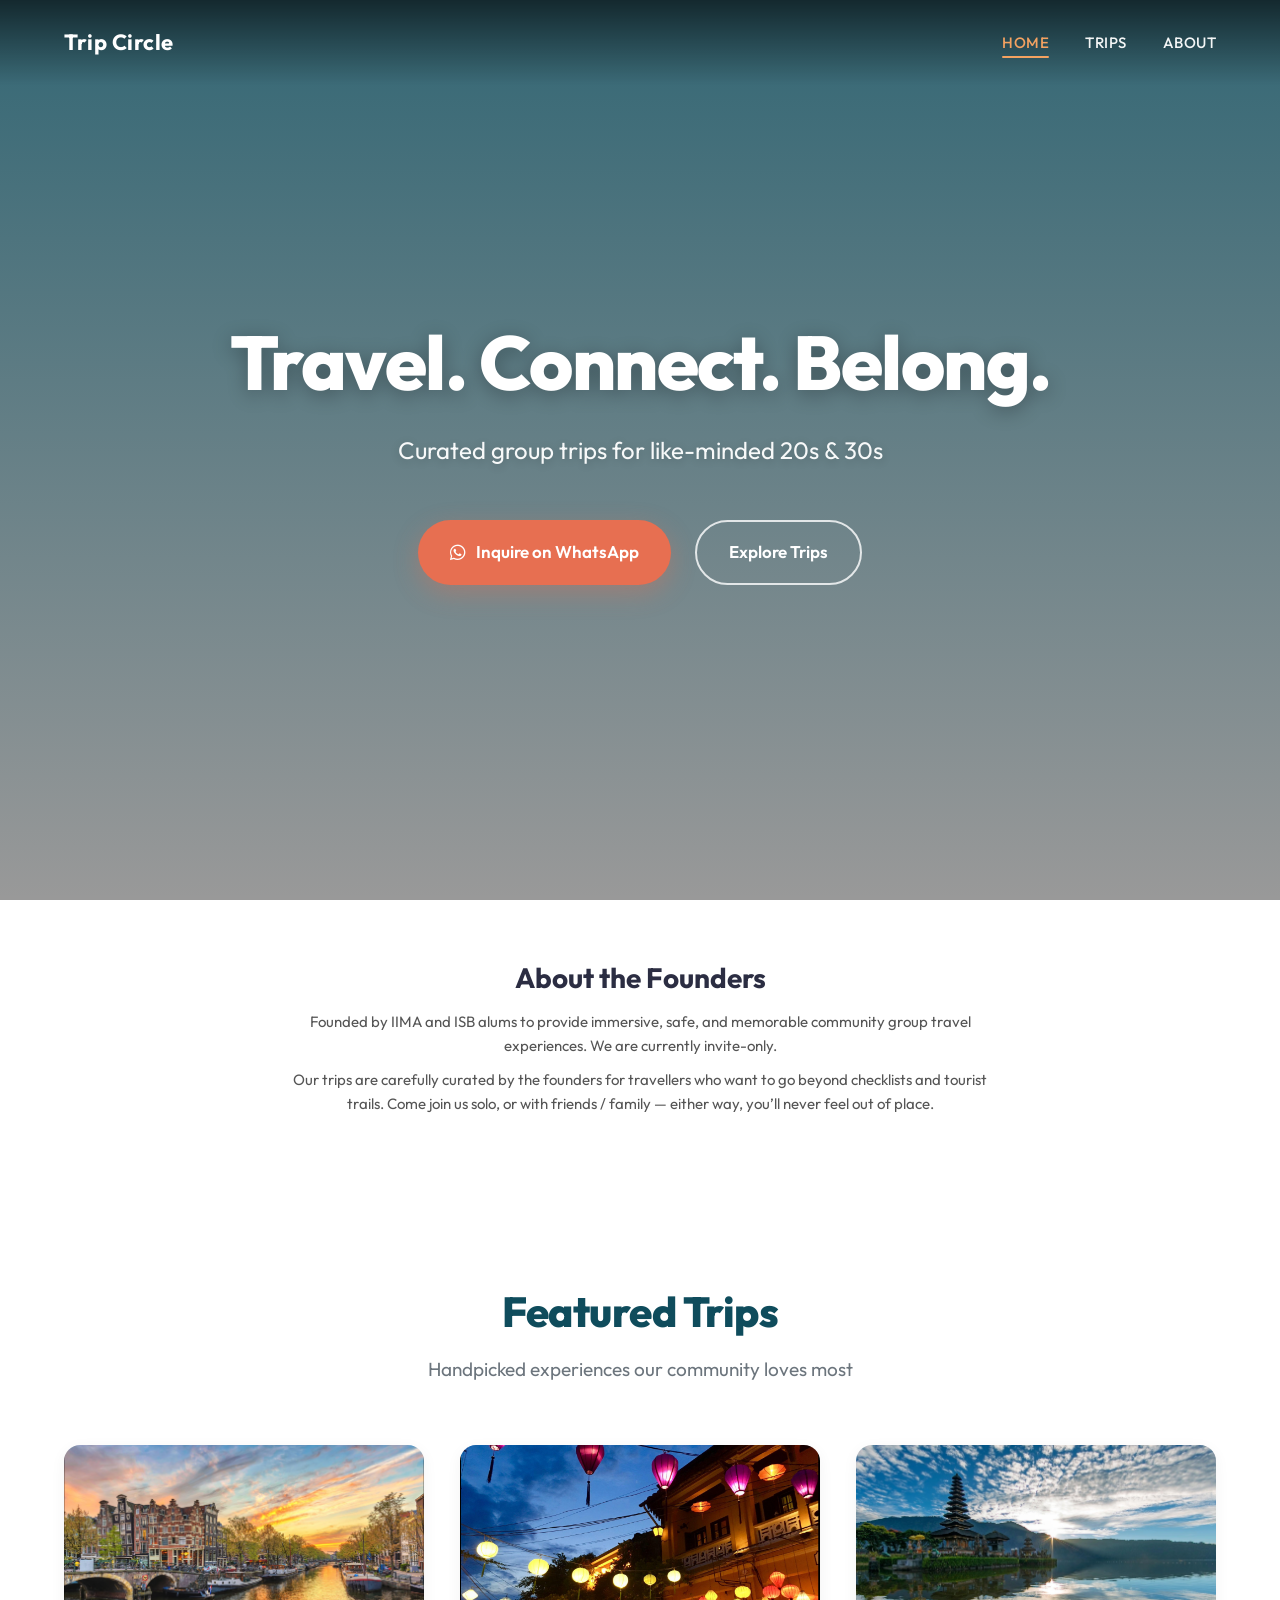
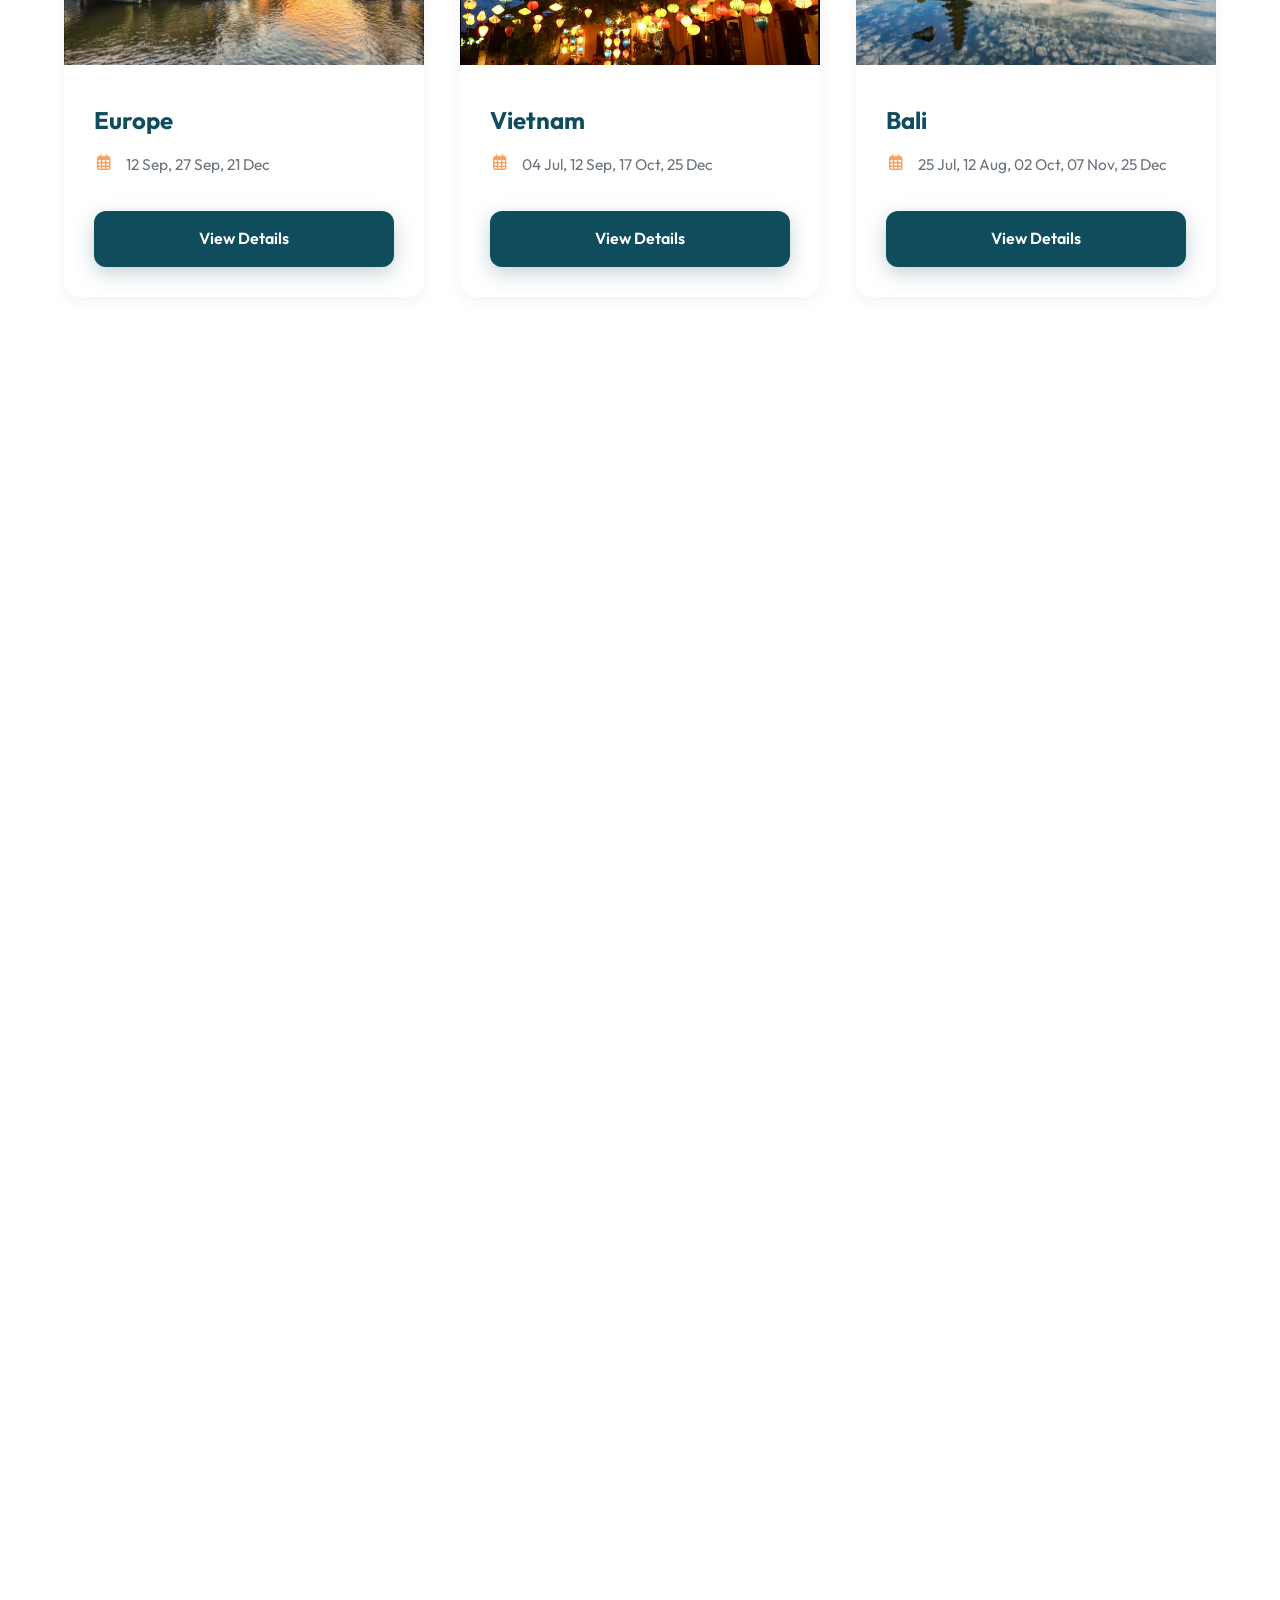
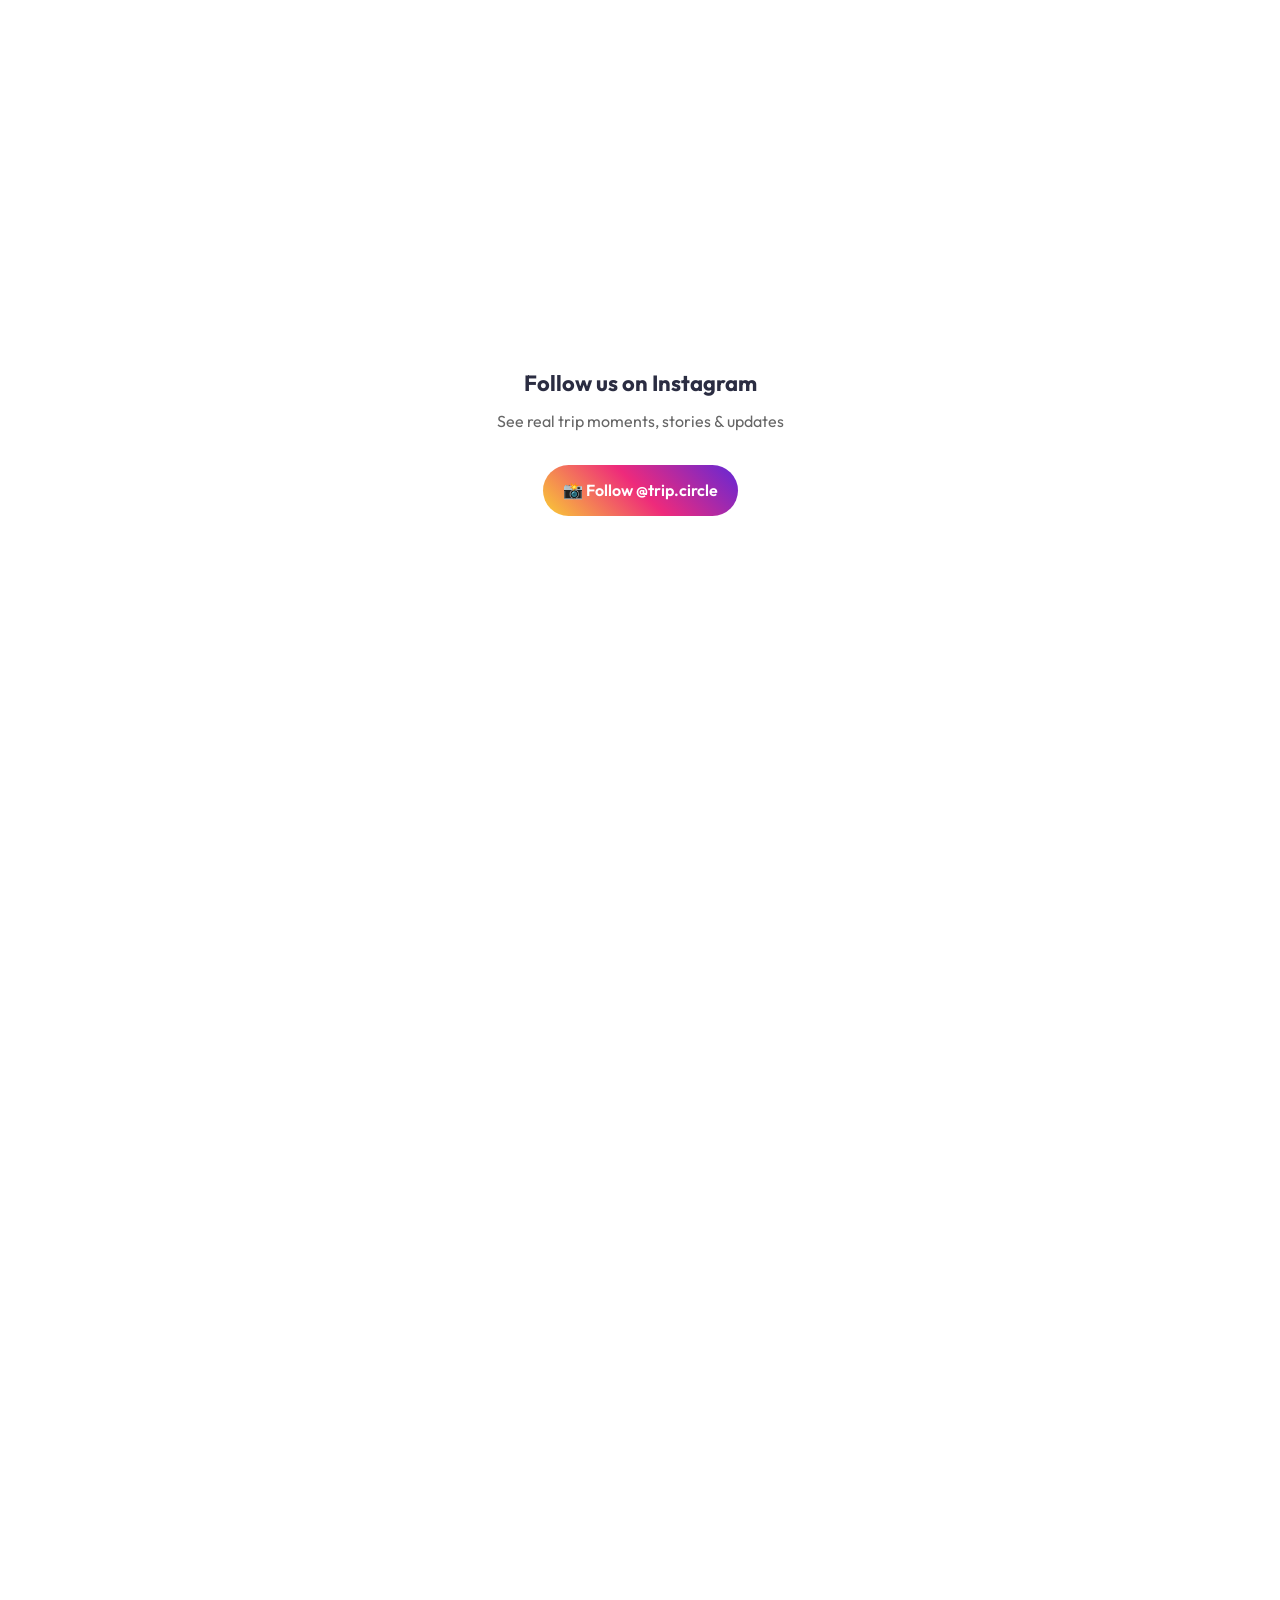
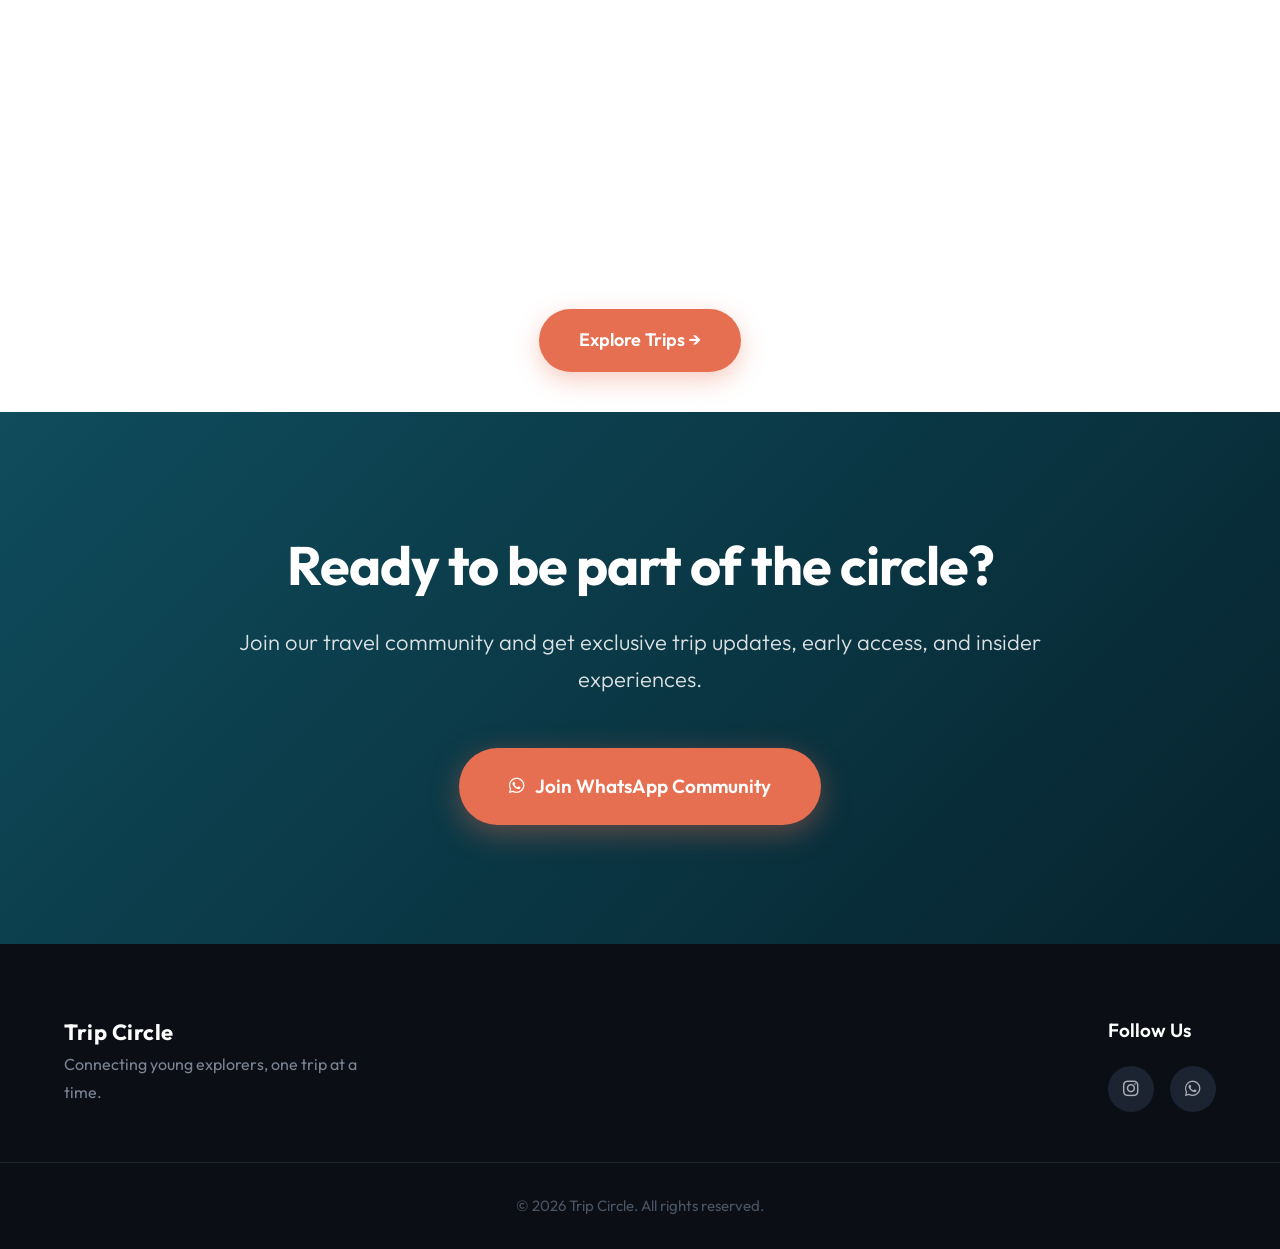
==== commit 28cbad89: "Restore original homepage and connect subscription form to Web3Forms" ====
--- a/index.html
+++ b/index.html
@@ -59,41 +59,7 @@
         </div>
     </section>
 
-    <!-- STATISTICS / HIGHLIGHTS SECTION -->
-    <section class="section bg-light" style="padding: 60px 20px;">
-        <div class="container text-center">
-            <div class="highlights-grid fade-up">
-                <div class="highlight-item">
-                    <i class="fas fa-map-marked-alt"></i>
-                    <div style="text-align: left;">
-                        <h3 style="font-size: 30px; color: var(--primary); margin: 0; line-height: 1.2;">7</h3>
-                        <p style="font-size: 14px; color: var(--text-muted); font-weight: normal; margin: 2px 0 0 0;">Active Destinations</p>
-                    </div>
-                </div>
-                <div class="highlight-item">
-                    <i class="fas fa-calendar-check"></i>
-                    <div style="text-align: left;">
-                        <h3 style="font-size: 30px; color: var(--primary); margin: 0; line-height: 1.2;">20</h3>
-                        <p style="font-size: 14px; color: var(--text-muted); font-weight: normal; margin: 2px 0 0 0;">Group Departures in 2026</p>
-                    </div>
-                </div>
-                <div class="highlight-item">
-                    <i class="fas fa-users-cog"></i>
-                    <div style="text-align: left;">
-                        <h3 style="font-size: 30px; color: var(--primary); margin: 0; line-height: 1.2;">100%</h3>
-                        <p style="font-size: 14px; color: var(--text-muted); font-weight: normal; margin: 2px 0 0 0;">Founders Curated</p>
-                    </div>
-                </div>
-                <div class="highlight-item">
-                    <i class="fas fa-star"></i>
-                    <div style="text-align: left;">
-                        <h3 style="font-size: 30px; color: var(--primary); margin: 0; line-height: 1.2;">5★</h3>
-                        <p style="font-size: 14px; color: var(--text-muted); font-weight: normal; margin: 2px 0 0 0;">Traveler Reviews</p>
-                    </div>
-                </div>
-            </div>
-        </div>
-    </section>
+
 
     <!-- FEATURED TRIPS SECTION (3 only on Home) -->
     <section id="trips" class="up-trips section">
@@ -174,385 +140,13 @@
         </div>
     </section>
 
-    <!-- 2026 TRAVEL CALENDAR SECTION -->
-    <section class="calendar-section section" id="calendar">
-        <div class="calendar-container">
-            <div class="section-title fade-up">
-                <h2>2026 Travel Calendar</h2>
-                <p>Curated departures by month. Early booking spots are now open.</p>
-            </div>
-
-            <!-- July -->
-            <div class="calendar-month-block fade-up">
-                <div class="calendar-month-name">July</div>
-                <div class="calendar-grid">
-                    <div class="calendar-card">
-                        <div class="calendar-info-left">
-                            <div class="calendar-date-area">
-                                <span class="calendar-day-num">04</span>
-                                <span class="calendar-day-month">July</span>
-                            </div>
-                            <div class="calendar-details">
-                                <span class="calendar-dest-title">Vietnam</span>
-                                <span class="calendar-tag">July Departure</span>
-                            </div>
-                        </div>
-                        <div class="calendar-actions-right">
-                            <a href="vietnam.html" class="btn btn-secondary calendar-btn-sm">View Details</a>
-                            <a href="https://wa.me/919480068906?text=Hi%20Trip%20Circle,%20I%27m%20interested%20in%20the%20Vietnam%20trip%20departing%20on%2004%20July%202026." class="btn btn-primary calendar-btn-sm" target="_blank" rel="noopener noreferrer" data-static-wa="true"><i class="fab fa-whatsapp"></i> Enquire</a>
-                        </div>
-                    </div>
-                    <div class="calendar-card">
-                        <div class="calendar-info-left">
-                            <div class="calendar-date-area">
-                                <span class="calendar-day-num">25</span>
-                                <span class="calendar-day-month">July</span>
-                            </div>
-                            <div class="calendar-details">
-                                <span class="calendar-dest-title">Bali</span>
-                                <span class="calendar-tag">July Departure</span>
-                            </div>
-                        </div>
-                        <div class="calendar-actions-right">
-                            <a href="bali.html" class="btn btn-secondary calendar-btn-sm">View Details</a>
-                            <a href="https://wa.me/919480068906?text=Hi%20Trip%20Circle,%20I%27m%20interested%20in%20the%20Bali%20trip%20departing%20on%2025%20July%202026." class="btn btn-primary calendar-btn-sm" target="_blank" rel="noopener noreferrer" data-static-wa="true"><i class="fab fa-whatsapp"></i> Enquire</a>
-                        </div>
-                    </div>
-                </div>
-            </div>
-
-            <!-- August -->
-            <div class="calendar-month-block fade-up">
-                <div class="calendar-month-name">August</div>
-                <div class="calendar-grid">
-                    <div class="calendar-card">
-                        <div class="calendar-info-left">
-                            <div class="calendar-date-area">
-                                <span class="calendar-day-num">01</span>
-                                <span class="calendar-day-month">August</span>
-                            </div>
-                            <div class="calendar-details">
-                                <span class="calendar-dest-title">Ladakh</span>
-                                <span class="calendar-tag">August Departure</span>
-                            </div>
-                        </div>
-                        <div class="calendar-actions-right">
-                            <a href="ladakh.html" class="btn btn-secondary calendar-btn-sm">View Details</a>
-                            <a href="https://wa.me/919480068906?text=Hi%20Trip%20Circle,%20I%27m%20interested%20in%20the%20Ladakh%20trip%20departing%20on%2001%20August%202026." class="btn btn-primary calendar-btn-sm" target="_blank" rel="noopener noreferrer" data-static-wa="true"><i class="fab fa-whatsapp"></i> Enquire</a>
-                        </div>
-                    </div>
-                    <div class="calendar-card">
-                        <div class="calendar-info-left">
-                            <div class="calendar-date-area">
-                                <span class="calendar-day-num">12</span>
-                                <span class="calendar-day-month">August</span>
-                            </div>
-                            <div class="calendar-details">
-                                <span class="calendar-dest-title">Bali</span>
-                                <span class="calendar-tag">August Departure</span>
-                            </div>
-                        </div>
-                        <div class="calendar-actions-right">
-                            <a href="bali.html" class="btn btn-secondary calendar-btn-sm">View Details</a>
-                            <a href="https://wa.me/919480068906?text=Hi%20Trip%20Circle,%20I%27m%20interested%20in%20the%20Bali%20trip%20departing%20on%2012%20August%202026." class="btn btn-primary calendar-btn-sm" target="_blank" rel="noopener noreferrer" data-static-wa="true"><i class="fab fa-whatsapp"></i> Enquire</a>
-                        </div>
-                    </div>
-                    <div class="calendar-card">
-                        <div class="calendar-info-left">
-                            <div class="calendar-date-area">
-                                <span class="calendar-day-num">25</span>
-                                <span class="calendar-day-month">August</span>
-                            </div>
-                            <div class="calendar-details">
-                                <span class="calendar-dest-title">Thailand (Full Moon Special)</span>
-                                <span class="calendar-tag">August Departure</span>
-                            </div>
-                        </div>
-                        <div class="calendar-actions-right">
-                            <a href="thailand.html" class="btn btn-secondary calendar-btn-sm">View Details</a>
-                            <a href="https://wa.me/919480068906?text=Hi%20Trip%20Circle,%20I%27m%20interested%20in%20the%20Thailand%20Full%20Moon%20Special%20trip%20departing%20on%2025%20August%202026." class="btn btn-primary calendar-btn-sm" target="_blank" rel="noopener noreferrer" data-static-wa="true"><i class="fab fa-whatsapp"></i> Enquire</a>
-                        </div>
-                    </div>
-                </div>
-            </div>
-
-            <!-- September -->
-            <div class="calendar-month-block fade-up">
-                <div class="calendar-month-name">September</div>
-                <div class="calendar-grid">
-                    <div class="calendar-card">
-                        <div class="calendar-info-left">
-                            <div class="calendar-date-area">
-                                <span class="calendar-day-num">12</span>
-                                <span class="calendar-day-month">September</span>
-                            </div>
-                            <div class="calendar-details">
-                                <span class="calendar-dest-title">Vietnam</span>
-                                <span class="calendar-tag">September Departure</span>
-                            </div>
-                        </div>
-                        <div class="calendar-actions-right">
-                            <a href="vietnam.html" class="btn btn-secondary calendar-btn-sm">View Details</a>
-                            <a href="https://wa.me/919480068906?text=Hi%20Trip%20Circle,%20I%27m%20interested%20in%20the%20Vietnam%20trip%20departing%20on%2012%20September%202026." class="btn btn-primary calendar-btn-sm" target="_blank" rel="noopener noreferrer" data-static-wa="true"><i class="fab fa-whatsapp"></i> Enquire</a>
-                        </div>
-                    </div>
-                    <div class="calendar-card">
-                        <div class="calendar-info-left">
-                            <div class="calendar-date-area">
-                                <span class="calendar-day-num">12</span>
-                                <span class="calendar-day-month">September</span>
-                            </div>
-                            <div class="calendar-details">
-                                <span class="calendar-dest-title">Europe Oktoberfest Special</span>
-                                <span class="calendar-tag">September Departure</span>
-                            </div>
-                        </div>
-                        <div class="calendar-actions-right">
-                            <a href="europe.html" class="btn btn-secondary calendar-btn-sm">View Details</a>
-                            <a href="https://wa.me/919480068906?text=Hi%20Trip%20Circle,%20I%27m%20interested%20in%20the%20Europe%20Oktoberfest%20Special%20trip%20departing%20on%2012%20September%202026." class="btn btn-primary calendar-btn-sm" target="_blank" rel="noopener noreferrer" data-static-wa="true"><i class="fab fa-whatsapp"></i> Enquire</a>
-                        </div>
-                    </div>
-                    <div class="calendar-card">
-                        <div class="calendar-info-left">
-                            <div class="calendar-date-area">
-                                <span class="calendar-day-num">26</span>
-                                <span class="calendar-day-month">September</span>
-                            </div>
-                            <div class="calendar-details">
-                                <span class="calendar-dest-title">Bhutan</span>
-                                <span class="calendar-tag">September Departure</span>
-                            </div>
-                        </div>
-                        <div class="calendar-actions-right">
-                            <a href="bhutan.html" class="btn btn-secondary calendar-btn-sm">View Details</a>
-                            <a href="https://wa.me/919480068906?text=Hi%20Trip%20Circle,%20I%27m%20interested%20in%20the%20Bhutan%20trip%20departing%20on%2026%20September%202026." class="btn btn-primary calendar-btn-sm" target="_blank" rel="noopener noreferrer" data-static-wa="true"><i class="fab fa-whatsapp"></i> Enquire</a>
-                        </div>
-                    </div>
-                    <div class="calendar-card">
-                        <div class="calendar-info-left">
-                            <div class="calendar-date-area">
-                                <span class="calendar-day-num">27</span>
-                                <span class="calendar-day-month">September</span>
-                            </div>
-                            <div class="calendar-details">
-                                <span class="calendar-dest-title">Europe Oktoberfest Special</span>
-                                <span class="calendar-tag">September Departure</span>
-                            </div>
-                        </div>
-                        <div class="calendar-actions-right">
-                            <a href="europe.html" class="btn btn-secondary calendar-btn-sm">View Details</a>
-                            <a href="https://wa.me/919480068906?text=Hi%20Trip%20Circle,%20I%20am%20interested%20in%20joining%20the%20Europe%20Oktoberfest%20Special%20trip%20departing%20on%2027%20September%202026." class="btn btn-primary calendar-btn-sm" target="_blank" rel="noopener noreferrer" data-static-wa="true"><i class="fab fa-whatsapp"></i> Enquire</a>
-                        </div>
-                    </div>
-                </div>
-            </div>
-
-            <!-- October -->
-            <div class="calendar-month-block fade-up">
-                <div class="calendar-month-name">October</div>
-                <div class="calendar-grid">
-                    <div class="calendar-card">
-                        <div class="calendar-info-left">
-                            <div class="calendar-date-area">
-                                <span class="calendar-day-num">02</span>
-                                <span class="calendar-day-month">October</span>
-                            </div>
-                            <div class="calendar-details">
-                                <span class="calendar-dest-title">Bali</span>
-                                <span class="calendar-tag">October Departure</span>
-                            </div>
-                        </div>
-                        <div class="calendar-actions-right">
-                            <a href="bali.html" class="btn btn-secondary calendar-btn-sm">View Details</a>
-                            <a href="https://wa.me/919480068906?text=Hi%20Trip%20Circle,%20I%27m%20interested%20in%20the%20Bali%20trip%20departing%20on%2002%20October%202026." class="btn btn-primary calendar-btn-sm" target="_blank" rel="noopener noreferrer" data-static-wa="true"><i class="fab fa-whatsapp"></i> Enquire</a>
-                        </div>
-                    </div>
-                    <div class="calendar-card">
-                        <div class="calendar-info-left">
-                            <div class="calendar-date-area">
-                                <span class="calendar-day-num">17</span>
-                                <span class="calendar-day-month">October</span>
-                            </div>
-                            <div class="calendar-details">
-                                <span class="calendar-dest-title">Vietnam</span>
-                                <span class="calendar-tag">October Departure</span>
-                            </div>
-                        </div>
-                        <div class="calendar-actions-right">
-                            <a href="vietnam.html" class="btn btn-secondary calendar-btn-sm">View Details</a>
-                            <a href="https://wa.me/919480068906?text=Hi%20Trip%20Circle,%20I%20am%20interested%20in%20joining%20the%20Vietnam%20trip%20departing%20on%2017%20October%202026." class="btn btn-primary calendar-btn-sm" target="_blank" rel="noopener noreferrer" data-static-wa="true"><i class="fab fa-whatsapp"></i> Enquire</a>
-                        </div>
-                    </div>
-                    <div class="calendar-card">
-                        <div class="calendar-info-left">
-                            <div class="calendar-date-area">
-                                <span class="calendar-day-num">24</span>
-                                <span class="calendar-day-month">October</span>
-                            </div>
-                            <div class="calendar-details">
-                                <span class="calendar-dest-title">Bhutan</span>
-                                <span class="calendar-tag">October Departure</span>
-                            </div>
-                        </div>
-                        <div class="calendar-actions-right">
-                            <a href="bhutan.html" class="btn btn-secondary calendar-btn-sm">View Details</a>
-                            <a href="https://wa.me/919480068906?text=Hi%20Trip%20Circle,%20I%27m%20interested%20in%20the%20Bhutan%20trip%20departing%20on%2024%20October%202026." class="btn btn-primary calendar-btn-sm" target="_blank" rel="noopener noreferrer" data-static-wa="true"><i class="fab fa-whatsapp"></i> Enquire</a>
-                        </div>
-                    </div>
-                </div>
-            </div>
-
-            <!-- November -->
-            <div class="calendar-month-block fade-up">
-                <div class="calendar-month-name">November</div>
-                <div class="calendar-grid">
-                    <div class="calendar-card">
-                        <div class="calendar-info-left">
-                            <div class="calendar-date-area">
-                                <span class="calendar-day-num">07</span>
-                                <span class="calendar-day-month">November</span>
-                            </div>
-                            <div class="calendar-details">
-                                <span class="calendar-dest-title">Bali</span>
-                                <span class="calendar-tag">November Departure</span>
-                            </div>
-                        </div>
-                        <div class="calendar-actions-right">
-                            <a href="bali.html" class="btn btn-secondary calendar-btn-sm">View Details</a>
-                            <a href="https://wa.me/919480068906?text=Hi%20Trip%20Circle,%20I%27m%20interested%20in%20the%20Bali%20trip%20departing%20on%2007%20November%202026." class="btn btn-primary calendar-btn-sm" target="_blank" rel="noopener noreferrer" data-static-wa="true"><i class="fab fa-whatsapp"></i> Enquire</a>
-                        </div>
-                    </div>
-                    <div class="calendar-card">
-                        <div class="calendar-info-left">
-                            <div class="calendar-date-area">
-                                <span class="calendar-day-num">21</span>
-                                <span class="calendar-day-month">November</span>
-                            </div>
-                            <div class="calendar-details">
-                                <span class="calendar-dest-title">Bhutan</span>
-                                <span class="calendar-tag">November Departure</span>
-                            </div>
-                        </div>
-                        <div class="calendar-actions-right">
-                            <a href="bhutan.html" class="btn btn-secondary calendar-btn-sm">View Details</a>
-                            <a href="https://wa.me/919480068906?text=Hi%20Trip%20Circle,%20I%27m%20interested%20in%20the%20Bhutan%20trip%20departing%20on%2021%20November%202026." class="btn btn-primary calendar-btn-sm" target="_blank" rel="noopener noreferrer" data-static-wa="true"><i class="fab fa-whatsapp"></i> Enquire</a>
-                        </div>
-                    </div>
-                    <div class="calendar-card">
-                        <div class="calendar-info-left">
-                            <div class="calendar-date-area">
-                                <span class="calendar-day-num">22</span>
-                                <span class="calendar-day-month">November</span>
-                            </div>
-                            <div class="calendar-details">
-                                <span class="calendar-dest-title">New Zealand</span>
-                                <span class="calendar-tag">November Departure</span>
-                            </div>
-                        </div>
-                        <div class="calendar-actions-right">
-                            <a href="https://wa.me/919480068906?text=Hi%20Trip%20Circle,%20I%27d%20like%20details%20for%20the%20New%20Zealand%20trip%20departing%20on%2022%20November%202026." class="btn btn-secondary calendar-btn-sm" target="_blank" rel="noopener noreferrer" data-static-wa="true">View Details</a>
-                            <a href="https://wa.me/919480068906?text=Hi%20Trip%20Circle,%20I%27m%20interested%20in%20the%20New%20Zealand%20trip%20departing%20on%2022%20November%202026." class="btn btn-primary calendar-btn-sm" target="_blank" rel="noopener noreferrer" data-static-wa="true"><i class="fab fa-whatsapp"></i> Enquire</a>
-                        </div>
-                    </div>
-                </div>
-            </div>
-
-            <!-- December -->
-            <div class="calendar-month-block fade-up">
-                <div class="calendar-month-name">December</div>
-                <div class="calendar-grid">
-                    <div class="calendar-card">
-                        <div class="calendar-info-left">
-                            <div class="calendar-date-area">
-                                <span class="calendar-day-num">06</span>
-                                <span class="calendar-day-month">December</span>
-                            </div>
-                            <div class="calendar-details">
-                                <span class="calendar-dest-title">New Zealand</span>
-                                <span class="calendar-tag">December Departure</span>
-                            </div>
-                        </div>
-                        <div class="calendar-actions-right">
-                            <a href="https://wa.me/919480068906?text=Hi%20Trip%20Circle,%20I%27d%20like%20details%20for%20the%20New%20Zealand%20trip%20departing%20on%2006%20December%202026." class="btn btn-secondary calendar-btn-sm" target="_blank" rel="noopener noreferrer" data-static-wa="true">View Details</a>
-                            <a href="https://wa.me/919480068906?text=Hi%20Trip%20Circle,%20I%27m%20interested%20in%20the%20New%20Zealand%20trip%20departing%20on%2006%20December%202026." class="btn btn-primary calendar-btn-sm" target="_blank" rel="noopener noreferrer" data-static-wa="true"><i class="fab fa-whatsapp"></i> Enquire</a>
-                        </div>
-                    </div>
-                    <div class="calendar-card">
-                        <div class="calendar-info-left">
-                            <div class="calendar-date-area">
-                                <span class="calendar-day-num">21</span>
-                                <span class="calendar-day-month">December</span>
-                            </div>
-                            <div class="calendar-details">
-                                <span class="calendar-dest-title">Europe New Year Special</span>
-                                <span class="calendar-tag">December Departure</span>
-                            </div>
-                        </div>
-                        <div class="calendar-actions-right">
-                            <a href="europe.html" class="btn btn-secondary calendar-btn-sm">View Details</a>
-                            <a href="https://wa.me/919480068906?text=Hi%20Trip%20Circle,%20I%27m%20interested%20in%20the%20Europe%20New%20Year%20Special%20trip%20departing%20on%2021%20December%202026." class="btn btn-primary calendar-btn-sm" target="_blank" rel="noopener noreferrer" data-static-wa="true"><i class="fab fa-whatsapp"></i> Enquire</a>
-                        </div>
-                    </div>
-                    <div class="calendar-card">
-                        <div class="calendar-info-left">
-                            <div class="calendar-date-area">
-                                <span class="calendar-day-num">25</span>
-                                <span class="calendar-day-month">December</span>
-                            </div>
-                            <div class="calendar-details">
-                                <span class="calendar-dest-title">Bhutan New Year Special</span>
-                                <span class="calendar-tag">December Departure</span>
-                            </div>
-                        </div>
-                        <div class="calendar-actions-right">
-                            <a href="bhutan.html" class="btn btn-secondary calendar-btn-sm">View Details</a>
-                            <a href="https://wa.me/919480068906?text=Hi%20Trip%20Circle,%20I%27m%20interested%20in%20the%20Bhutan%20New%20Year%20Special%20trip%20departing%20on%2025%20December%202026." class="btn btn-primary calendar-btn-sm" target="_blank" rel="noopener noreferrer" data-static-wa="true"><i class="fab fa-whatsapp"></i> Enquire</a>
-                        </div>
-                    </div>
-                    <div class="calendar-card">
-                        <div class="calendar-info-left">
-                            <div class="calendar-date-area">
-                                <span class="calendar-day-num">25</span>
-                                <span class="calendar-day-month">December</span>
-                            </div>
-                            <div class="calendar-details">
-                                <span class="calendar-dest-title">Vietnam New Year Special</span>
-                                <span class="calendar-tag">December Departure</span>
-                            </div>
-                        </div>
-                        <div class="calendar-actions-right">
-                            <a href="vietnam.html" class="btn btn-secondary calendar-btn-sm">View Details</a>
-                            <a href="https://wa.me/919480068906?text=Hi%20Trip%20Circle,%20I%27m%20interested%20in%20the%20Vietnam%20New%20Year%20Special%20trip%20departing%20on%2025%20December%202026." class="btn btn-primary calendar-btn-sm" target="_blank" rel="noopener noreferrer" data-static-wa="true"><i class="fab fa-whatsapp"></i> Enquire</a>
-                        </div>
-                    </div>
-                    <div class="calendar-card">
-                        <div class="calendar-info-left">
-                            <div class="calendar-date-area">
-                                <span class="calendar-day-num">25</span>
-                                <span class="calendar-day-month">December</span>
-                            </div>
-                            <div class="calendar-details">
-                                <span class="calendar-dest-title">Bali New Year Special</span>
-                                <span class="calendar-tag">December Departure</span>
-                            </div>
-                        </div>
-                        <div class="calendar-actions-right">
-                            <a href="bali.html" class="btn btn-secondary calendar-btn-sm">View Details</a>
-                            <a href="https://wa.me/919480068906?text=Hi%20Trip%20Circle,%20I%27m%20interested%20in%20the%20Bali%20New%20Year%20Special%20trip%20departing%20on%2025%20December%202026." class="btn btn-primary calendar-btn-sm" target="_blank" rel="noopener noreferrer" data-static-wa="true"><i class="fab fa-whatsapp"></i> Enquire</a>
-                        </div>
-                    </div>
-                </div>
-            </div>
-        </div>
-    </section>
-
-    <!-- Explore All Active Destinations -->
+
 
     <!-- OTHER ACTIVE DESTINATIONS -->
     <section class="section">
         <div class="container">
             <div class="section-title fade-up">
-                <h2>Explore More Active Destinations</h2>
+                <h2>More Trips Coming Soon</h2>
                 <p>Curated group experiences open for booking and early interest.</p>
             </div>
 
@@ -692,23 +286,12 @@
                     <h2>Get Upcoming Trip Updates</h2>
                     <p>Be the first to know about new trips</p>
                 </div>
-                                <form name="trip-updates" method="POST" data-netlify="true" netlify-honeypot="bot-field" action="thank-you.html">
-
-  <input type="hidden" name="form-name" value="trip-updates" />
-
-    <p style="display:none">
-        <label>Don’t fill this out: <input name="bot-field" /></label>
-    </p>
-
-  <input type="text" name="name" placeholder="Your Name" required class="form-input">
-
-  <input type="email" name="email" placeholder="Your Email" required class="form-input">
-
-    <input type="tel" name="whatsapp" placeholder="Your WhatsApp Number" required class="form-input">
-
-  <button type="submit" class="btn btn-primary">Get Updates</button>
-
-</form>
+                <form id="subscribe-form">
+                    <input type="text" name="name" placeholder="Your Name" required class="form-input">
+                    <input type="email" name="email" placeholder="Your Email" required class="form-input">
+                    <input type="tel" name="whatsapp" placeholder="Your WhatsApp Number" required class="form-input">
+                    <button type="submit" class="btn btn-primary">Get Updates</button>
+                </form>
                 <div id="success-msg" class="success-msg">You're now part of Trip Circle 🎉</div>
             </div>
         </div>
@@ -789,11 +372,43 @@
                 form.addEventListener('submit', (e) => {
                     e.preventDefault();
                     const btn = form.querySelector('button');
-                    btn.innerHTML = '<i class="fas fa-spinner fa-spin"></i>';
-                    setTimeout(() => {
-                        form.style.display = 'none';
-                        successMsg.style.display = 'block';
-                    }, 800);
+                    const originalBtnText = btn.innerHTML;
+                    btn.innerHTML = '<i class="fas fa-spinner fa-spin"></i> Sending...';
+                    btn.disabled = true;
+
+                    const formData = new FormData(form);
+                    const object = Object.fromEntries(formData);
+                    
+                    // Route to your Gmail address using Web3Forms
+                    object.access_key = "YOUR_WEB3FORMS_ACCESS_KEY"; // Please replace with your Web3Forms access key
+                    object.subject = "New Upcoming Trip Updates Subscriber";
+
+                    fetch('https://api.web3forms.com/submit', {
+                        method: 'POST',
+                        headers: {
+                            'Content-Type': 'application/json',
+                            'Accept': 'application/json'
+                        },
+                        body: JSON.stringify(object)
+                    })
+                    .then(async (response) => {
+                        let json = await response.json();
+                        if (response.status === 200 || json.success) {
+                            form.style.display = 'none';
+                            successMsg.style.display = 'block';
+                        } else {
+                            console.error(json);
+                            alert(json.message || "Something went wrong!");
+                            btn.innerHTML = originalBtnText;
+                            btn.disabled = false;
+                        }
+                    })
+                    .catch(error => {
+                        console.error(error);
+                        alert("Form submission failed! Please try again.");
+                        btn.innerHTML = originalBtnText;
+                        btn.disabled = false;
+                    });
                 });
             }
         });
